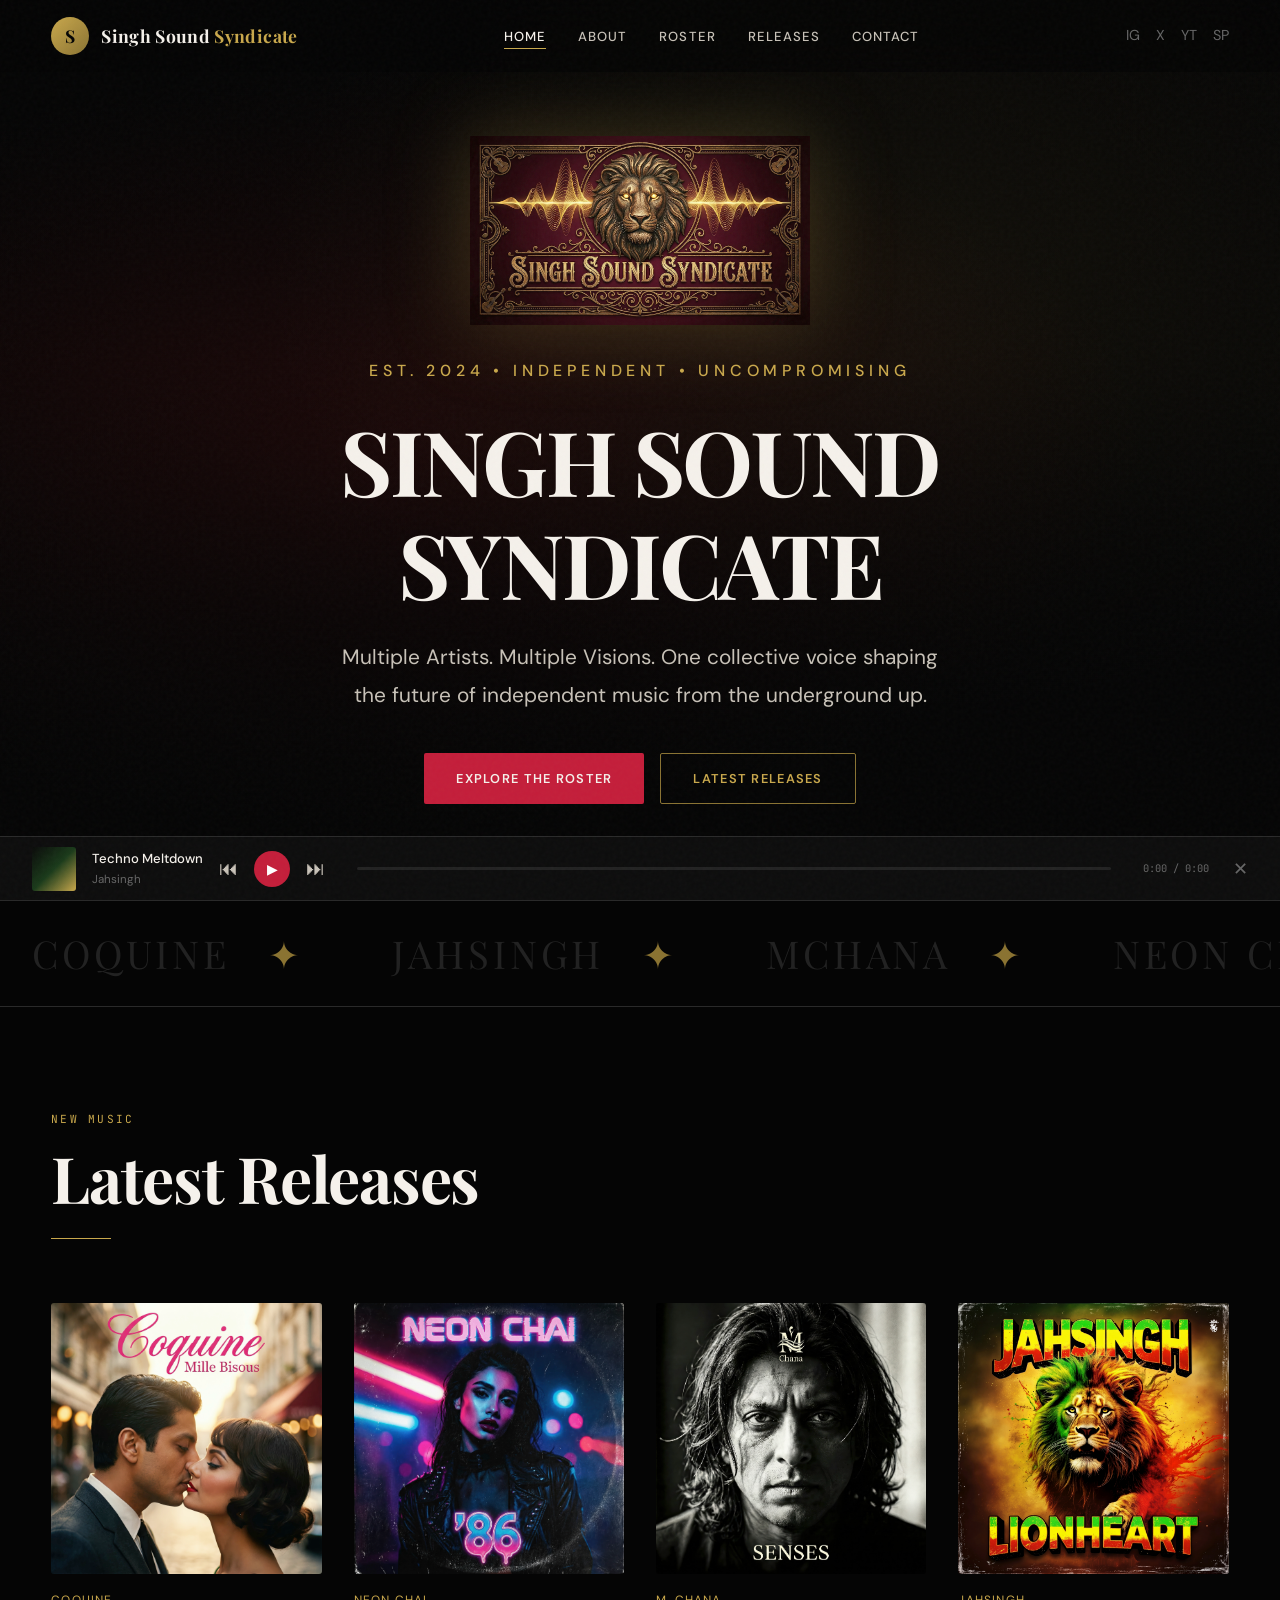
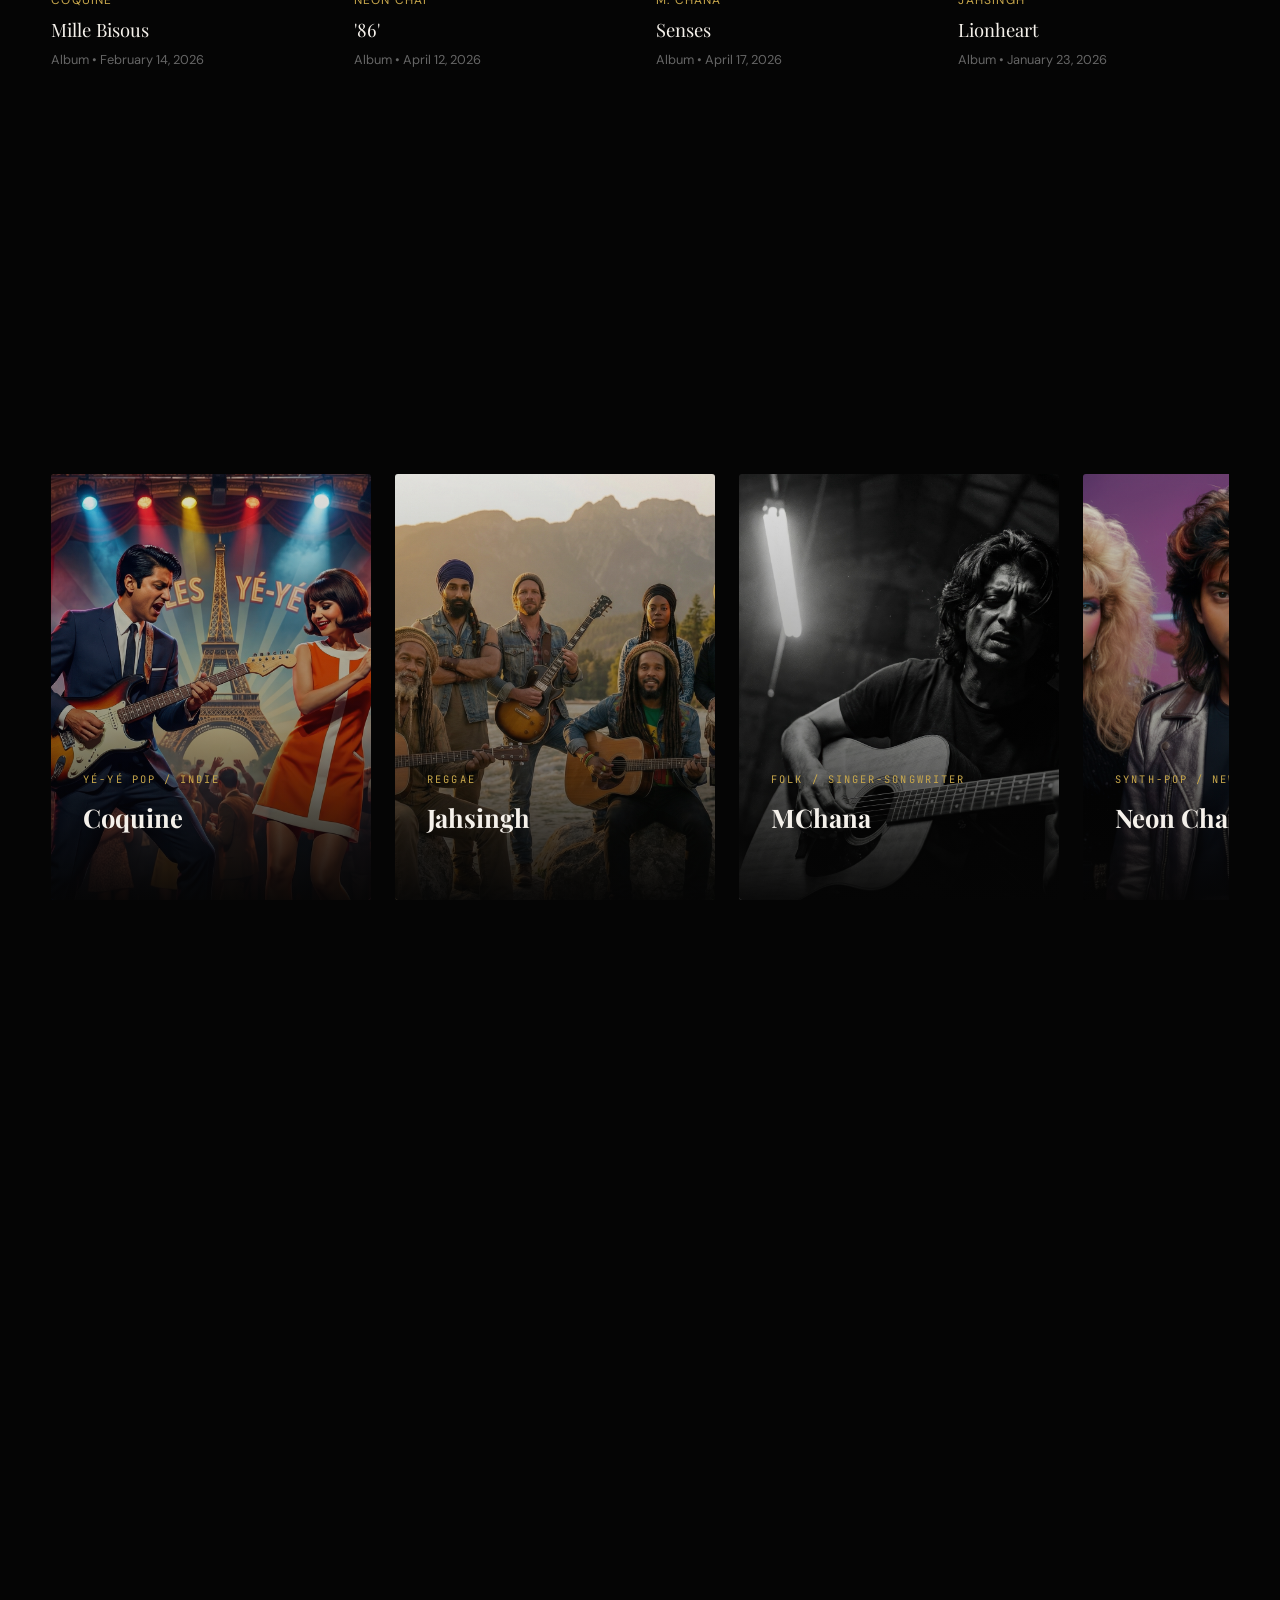
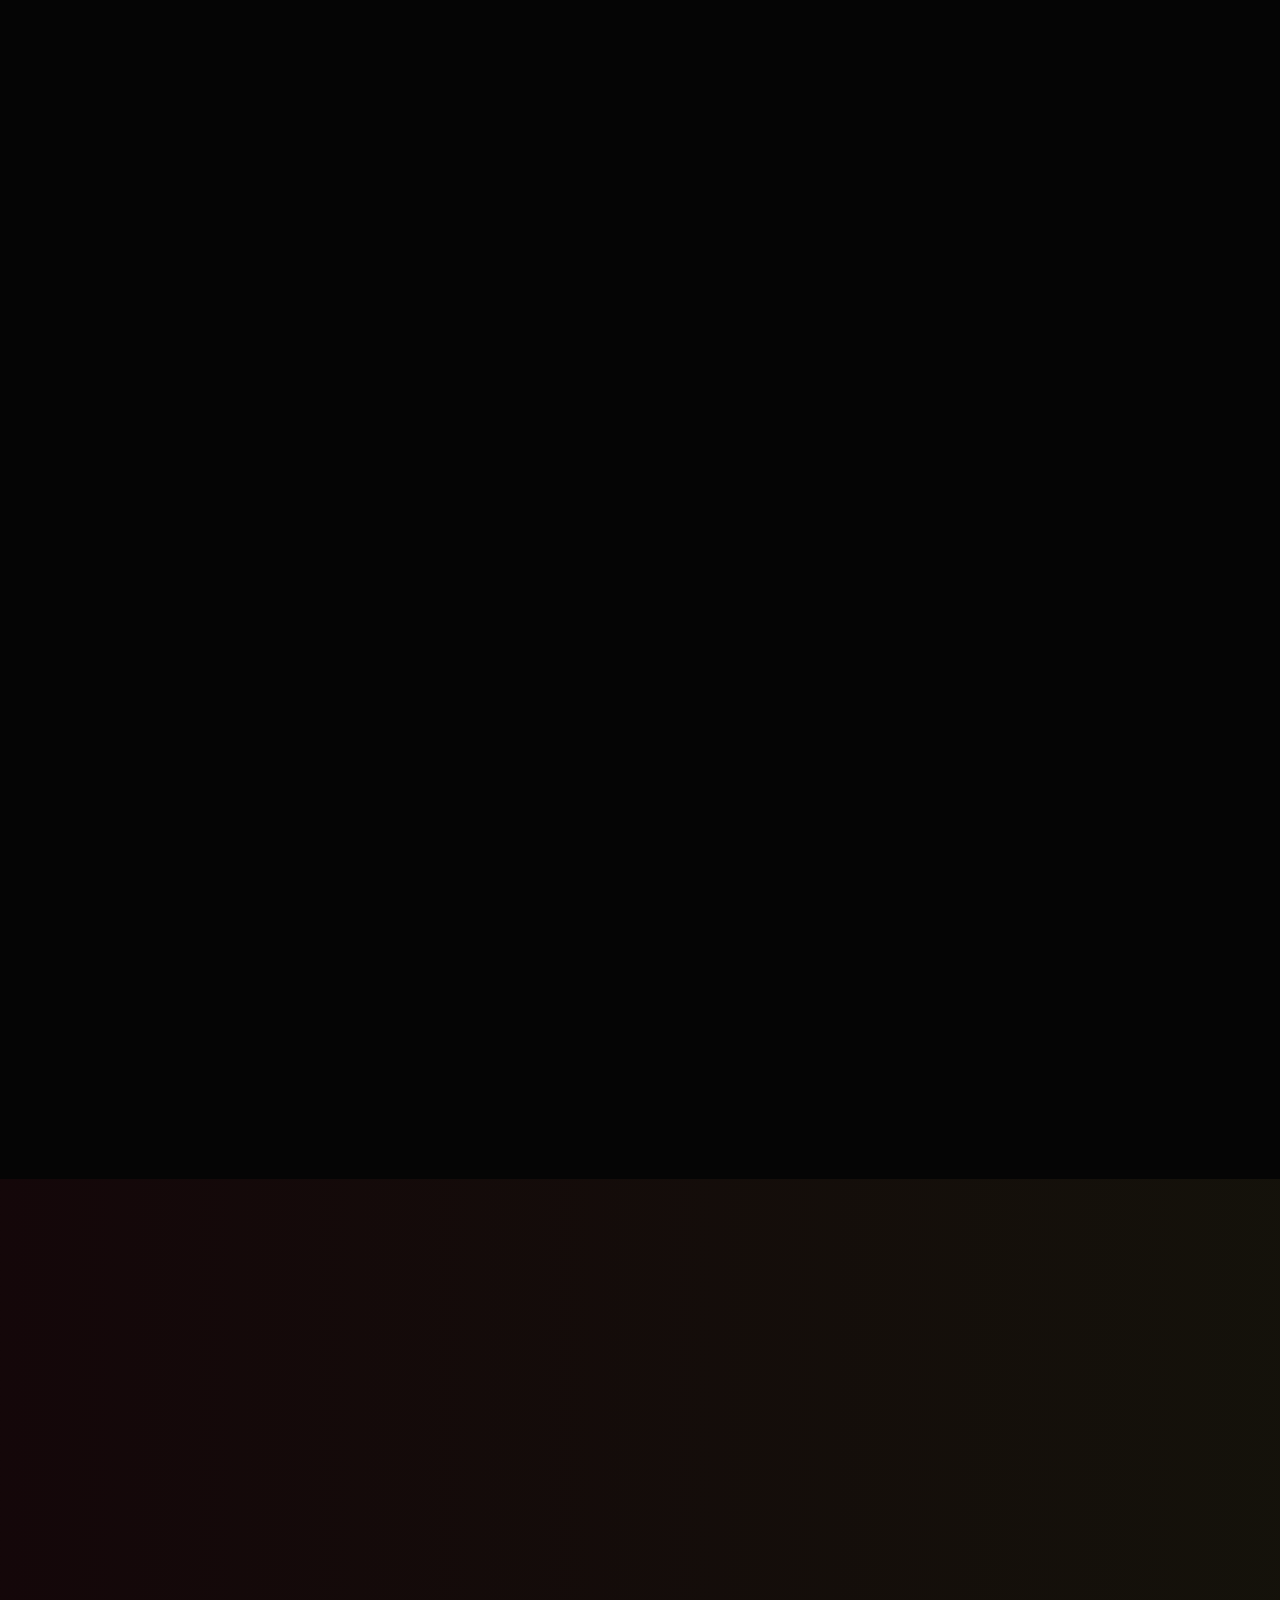
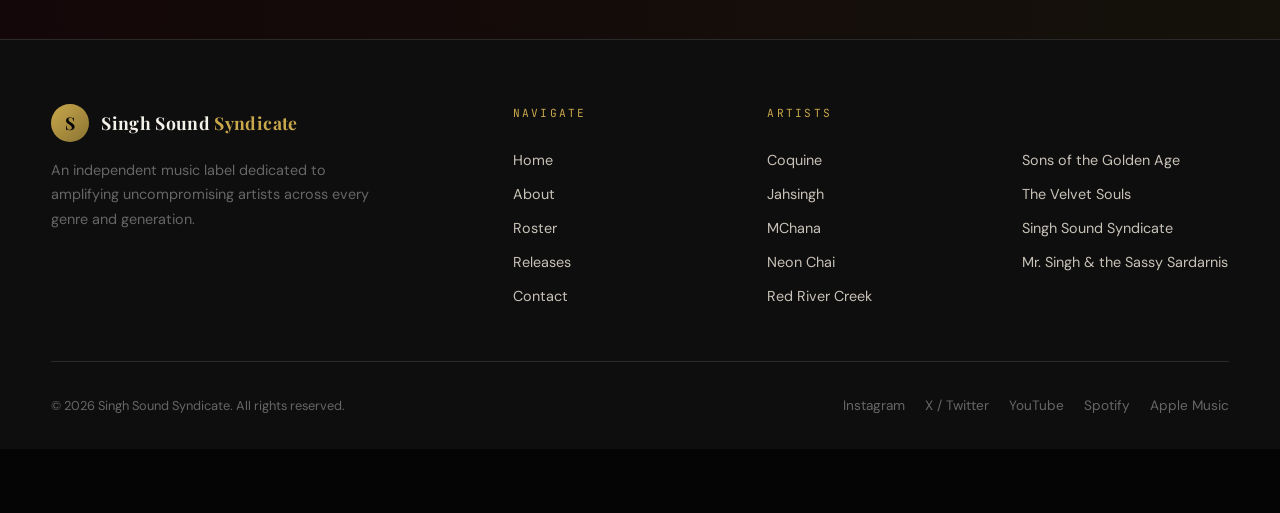
==== index.html @ feeb7199 "Initial site upload Singh Sound Syndicate" ====
<!DOCTYPE html>
<html lang="en">
<head>
  <meta charset="UTF-8">
  <meta name="viewport" content="width=device-width, initial-scale=1.0">
  <title>Singh Sound Syndicate — Independent Music Label</title>
  <meta name="description" content="Singh Sound Syndicate is an independent music label representing boundary-pushing artists across genres from around the world.">
  <meta property="og:title" content="Singh Sound Syndicate — Independent Music Label">
  <meta property="og:description" content="Multiple Artists. One syndicate. Redefining independent music.">
  <meta property="og:type" content="website">
  <meta property="og:image" content="images/syndicate7.png">
  <meta name="twitter:card" content="summary_large_image">
  <link rel="icon" type="image/png" href="images/syndicate7.png">
  <!-- Fonts -->
  <link rel="preconnect" href="https://fonts.googleapis.com">
  <link rel="preconnect" href="https://fonts.gstatic.com" crossorigin>
  <link href="https://fonts.googleapis.com/css2?family=Playfair+Display:ital,wght@0,400;0,700;0,900;1,400&family=DM+Sans:wght@300;400;500;600;700&family=JetBrains+Mono:wght@400;500&display=swap" rel="stylesheet">
  <!-- Styles -->
  <link rel="stylesheet" href="css/styles.css">
</head>
<body>

  <!-- ==================== NAVIGATION ==================== -->
  <nav class="nav" role="navigation" aria-label="Main navigation">
    <a href="index.html" class="nav__logo">
      <div class="nav__logo-icon">S</div>
      <div class="nav__logo-text">Singh Sound <span>Syndicate</span></div>
    </a>
    <ul class="nav__links">
      <li><a href="index.html" class="active">Home</a></li>
      <li><a href="about.html">About</a></li>
      <li><a href="roster.html">Roster</a></li>
      <li><a href="releases.html">Releases</a></li>
      
      <li><a href="contact.html">Contact</a></li>
    </ul>
    <div class="nav__socials">
      <a href="#" aria-label="Instagram">IG</a>
      <a href="https://x.com/SinghSoundSyn" aria-label="Twitter / X">X</a>
      <a href="https://www.youtube.com/@SinghSoundSyndicate" aria-label="YouTube">YT</a>
      <a href="https://open.spotify.com/artist/5yoro4EgDZqAawPo8yxBVa" aria-label="Spotify">SP</a>
    </div>
    <button class="nav__hamburger" aria-label="Toggle menu">
      <span></span><span></span><span></span>
    </button>
  </nav>

  <!-- Mobile Menu -->
  <div class="nav__mobile">
    <a href="index.html">Home</a>
    <a href="about.html">About</a>
    <a href="roster.html">Roster</a>
    <a href="releases.html">Releases</a>
    
    <a href="contact.html">Contact</a>
  </div>

  <!-- ==================== HERO ==================== -->
  <section class="hero">
    <div class="hero__bg">
      <div class="hero__bg-gradient" style="background: radial-gradient(ellipse at 30% 50%, rgba(139,26,26,0.25) 0%, transparent 60%), radial-gradient(ellipse at 70% 30%, rgba(201,168,76,0.1) 0%, transparent 50%), var(--black);"></div>
    </div>
    <div class="hero__content">
      <img src="images/syndicate7.png" alt="Singh Sound Syndicate — Lion crest logo" style="width: clamp(180px, 28vw, 340px); margin: 0 auto 2rem; display: block; filter: drop-shadow(0 0 40px rgba(201,168,76,0.25));" class="reveal">
      <p class="hero__tagline reveal reveal-delay-1">Est. 2024 &bull; Independent &bull; Uncompromising</p>
      <h1 class="heading-xl hero__title reveal reveal-delay-2">Singh Sound<br>Syndicate</h1>
      <p class="hero__subtitle reveal reveal-delay-3">Multiple Artists. Multiple Visions. One collective voice shaping the future of independent music from the underground up.</p>
      <div style="display: flex; gap: 1rem; justify-content: center; flex-wrap: wrap;" class="reveal reveal-delay-4">
        <a href="roster.html" class="btn btn-primary">Explore the Roster</a>
        <a href="releases.html" class="btn btn-outline">Latest Releases</a>
      </div>
    </div>
  </section>

  <!-- ==================== MARQUEE ==================== -->
  <div class="marquee">
    <div class="marquee__track">
      <span class="marquee__item">Coquine <span>✦</span></span>
      <span class="marquee__item">Jahsingh <span>✦</span></span>
      <span class="marquee__item">MChana <span>✦</span></span>
      <span class="marquee__item">Neon Chai <span>✦</span></span>
      <span class="marquee__item">Red River Creek <span>✦</span></span>
      <span class="marquee__item">Sons of the Golden Age <span>✦</span></span>
      <span class="marquee__item">The Velvet Souls <span>✦</span></span>
      <span class="marquee__item">Singh Sound Syndicate <span>✦</span></span>
      <span class="marquee__item">Mr. Singh &amp; the Sassy Sardarnis <span>✦</span></span>
      <!-- Duplicate for seamless loop -->
      <span class="marquee__item">Coquine <span>✦</span></span>
      <span class="marquee__item">Jahsingh <span>✦</span></span>
      <span class="marquee__item">MChana <span>✦</span></span>
      <span class="marquee__item">Neon Chai <span>✦</span></span>
      <span class="marquee__item">Red River Creek <span>✦</span></span>
      <span class="marquee__item">Sons of the Golden Age <span>✦</span></span>
      <span class="marquee__item">The Velvet Souls <span>✦</span></span>
      <span class="marquee__item">Singh Sound Syndicate <span>✦</span></span>
      <span class="marquee__item">Mr. Singh &amp; the Sassy Sardarnis <span>✦</span></span>
    </div>
  </div>

  <!-- ==================== LATEST RELEASES ==================== -->
  <section class="section">
    <div class="section__header reveal">
      <span class="label">New Music</span>
      <h2 class="heading-lg">Latest Releases</h2>
      <div class="divider"></div>
    </div>
    <div class="release-grid">
      <!-- Release 1 -->
      <a href="bands/coquine.html" class="release-card reveal">
        <div class="release-card__cover">
        <img src="images/coquine_album_cover.jpeg" alt="Coquine — Mille Bisous album cover" style="width:100%;height:100%;object-fit:cover;">
        </div>
        <div class="release-card__artist">Coquine</div>
        <div class="release-card__title">Mille Bisous</div>
        <div class="release-card__meta">Album &bull; February 14, 2026</div>
      </a>
      <!-- Release 2 -->
      <a href="bands/neon-chai.html" class="release-card reveal reveal-delay-1">
        <div class="release-card__cover">
          <img src="images/neonchai_album.jpeg" alt="Neon Chai — '86 Cover'" style="width:100%;height:100%;object-fit:cover;">
        </div>
        <div class="release-card__artist">Neon Chai</div>
        <div class="release-card__title">'86'</div>
        <div class="release-card__meta">Album &bull; April 12, 2026</div>
      </a>
      <!-- Release 3 -->
      <a href="bands/mchana.html" class="release-card reveal reveal-delay-2">
        <div class="release-card__cover">
          <img src="images/mchana_senses.jpeg" alt="M. Chana — Senses album cover" style="width:100%;height:100%;object-fit:cover;">
        </div>
        <div class="release-card__artist">M. Chana</div>
        <div class="release-card__title">Senses</div>
        <div class="release-card__meta">Album &bull; April 17, 2026</div>
      </a>
      <!-- Release 4 -->
      <a href="bands/jahsingh.html" class="release-card reveal reveal-delay-3">
        <div class="release-card__cover">
         <img src="images/JahSingh_album.png" alt="JahSingh — Lionheart album cover" style="width:100%;height:100%;object-fit:cover;">
        </div>
        <div class="release-card__artist">JahSingh</div>
        <div class="release-card__title">Lionheart </div>
        <div class="release-card__meta">Album &bull; January 23, 2026</div>
      </a>
    </div>
  </section>

  <!-- ==================== FEATURED ARTISTS CAROUSEL ==================== -->
  <section class="section section--wide">
    <div style="display: flex; justify-content: space-between; align-items: flex-end; flex-wrap: wrap; gap: 1rem; margin-bottom: 2rem;">
      <div class="reveal">
        <span class="label">The Roster</span>
        <h2 class="heading-lg">Featured Artists</h2>
        <div class="divider"></div>
      </div>
      <div class="carousel__nav reveal">
        <button class="carousel__btn carousel__btn--prev" aria-label="Previous">←</button>
        <button class="carousel__btn carousel__btn--next" aria-label="Next">→</button>
      </div>
    </div>
    <div class="carousel">
      <div class="carousel__track">
        <!-- Coquine -->
        <a href="bands/coquine.html" class="band-card" style="flex: 0 0 320px;">
          <img src="images/Coquine.jpeg" alt="Coquine" class="band-card__image">
          <div class="band-card__overlay">
            <div class="band-card__genre">Yé-Yé Pop / Indie</div>
            <div class="band-card__name">Coquine</div>
            <div class="band-card__bio">Retro-pop from artists Taj Sian and Mallory Coquine. Music lost to time and memory following their untimely deaths.</div>
            <span class="band-card__link">View Artist <svg viewBox="0 0 24 24" fill="none" stroke="currentColor" stroke-width="2"><path d="M5 12h14M12 5l7 7-7 7"/></svg></span>
          </div>
        </a>
        <!-- Jahsingh -->
        <a href="bands/jahsingh.html" class="band-card" style="flex: 0 0 320px;">
          <img src="images/jahsingh2.png" alt="Coquine" class="band-card__image">
          <div class="band-card__overlay">
            <div class="band-card__genre">Reggae</div>
            <div class="band-card__name">Jahsingh</div>
            <div class="band-card__bio">Lyrical fire over reggae beats and political, spiritual and love rhymes. Conscious bars that cut deep and hit harder.</div>
            <span class="band-card__link">View Artist <svg viewBox="0 0 24 24" fill="none" stroke="currentColor" stroke-width="2"><path d="M5 12h14M12 5l7 7-7 7"/></svg></span>
          </div>
        </a>
        <!-- MChana -->
        <a href="bands/mchana.html" class="band-card" style="flex: 0 0 320px;">
          <img src="images/MChana1.jpeg" alt="M. Chana" class="band-card__image">
          <div class="band-card__overlay">
            <div class="band-card__genre">Folk / Singer-Songwriter</div>
            <div class="band-card__name">MChana</div>
            <div class="band-card__bio">Raw storytelling from a one-of-a-kind artist. Every note carries weight, every word a confession.</div>
            <span class="band-card__link">View Artist <svg viewBox="0 0 24 24" fill="none" stroke="currentColor" stroke-width="2"><path d="M5 12h14M12 5l7 7-7 7"/></svg></span>
          </div>
        </a>
        <!-- Neon Chai -->
        <a href="bands/neon-chai.html" class="band-card" style="flex: 0 0 320px;">
          <img src="images/Neon-Chai1.jpeg" alt="Neon Chai" class="band-card__image">
          <div class="band-card__overlay">
            <div class="band-card__genre">Synth-Pop / New Wave</div>
            <div class="band-card__name">Neon Chai</div>
            <div class="band-card__bio">If you love the '80s, this is the greatest eighties band of the 21st century, with original music written during the era. Put on your sweat bandanas and ready to get transported back in time.</div>
            <span class="band-card__link">View Artist <svg viewBox="0 0 24 24" fill="none" stroke="currentColor" stroke-width="2"><path d="M5 12h14M12 5l7 7-7 7"/></svg></span>
          </div>
        </a>
        <!-- Red River Creek -->
        <a href="bands/red-river-creek.html" class="band-card" style="flex: 0 0 320px;">
          <img src="images/red14.jpeg" alt="Red River Creek" class="band-card__image">
          <div class="band-card__overlay">
            <div class="band-card__genre">Americana / Roots Rock</div>
            <div class="band-card__name">Red River Creek</div>
            <div class="band-card__bio">Dusty highways and open skies. Americana with grit, soul, and a restless spirit.</div>
            <span class="band-card__link">View Artist <svg viewBox="0 0 24 24" fill="none" stroke="currentColor" stroke-width="2"><path d="M5 12h14M12 5l7 7-7 7"/></svg></span>
          </div>
        </a>
        <!-- Sons of the Golden Age -->
        <a href="bands/sons-of-the-golden-age.html" class="band-card" style="flex: 0 0 320px;">
          <img src="images/sons4.png" alt="Suns of the Golden Age" class="band-card__image">
          <div class="band-card__overlay">
            <div class="band-card__genre">Classic / Desert Rock</div>
            <div class="band-card__name">Sons of the Golden Age</div>
            <div class="band-card__bio">Thundering riffs from the desert floor. Classic rock with the weight of mythology.</div>
            <span class="band-card__link">View Artist <svg viewBox="0 0 24 24" fill="none" stroke="currentColor" stroke-width="2"><path d="M5 12h14M12 5l7 7-7 7"/></svg></span>
          </div>
        </a>
        <!-- The Velvet Souls -->
        <a href="bands/the-velvet-souls.html" class="band-card" style="flex: 0 0 320px;">
          <img src="images/velvet1.jpg" alt="The Velvet Souls" class="band-card__image">
          <div class="band-card__overlay">
            <div class="band-card__genre">R&amp;B / Neo-Soul</div>
            <div class="band-card__name">The Velvet Souls</div>
            <div class="band-card__bio">Lush harmonies over silk-smooth production. Modern soul royalty that harkens back to Motown and the soul dance grooves of the 1970s.</div>
            <span class="band-card__link">View Artist <svg viewBox="0 0 24 24" fill="none" stroke="currentColor" stroke-width="2"><path d="M5 12h14M12 5l7 7-7 7"/></svg></span>
          </div>
        </a>
        <!-- Singh Sound Syndicate -->
        <a href="bands/singh-sound-syndicate.html" class="band-card" style="flex: 0 0 320px;">
          <img src="images/SinghSound.png" alt="Singh Sound Syndicate" class="band-card__image">
          <div class="band-card__overlay">
            <div class="band-card__genre">World Fusion</div>
            <div class="band-card__name">Singh Sound Syndicate</div>
            <div class="band-card__bio">The flagship band behind the label. Genre-defying rock, blues, electrona and South Asian fusion and everything in between.</div>
            <span class="band-card__link">View Artist <svg viewBox="0 0 24 24" fill="none" stroke="currentColor" stroke-width="2"><path d="M5 12h14M12 5l7 7-7 7"/></svg></span>
          </div>
        </a>
        <!-- Mr. Singh &amp; the Sassy Sardarnis -->
        <a href="bands/mr-singh-and-the-sassy-sardarnis.html" class="band-card" style="flex: 0 0 320px;">
          <img src="images/mrsinghsassy.png" alt="Coquine" class="band-card__image">
          <div class="band-card__overlay">
            <div class="band-card__genre">Parody, Comedy and Commentary</div>
            <div class="band-card__name">Mr. Singh &amp; the Sassy Sardarnis</div>
            <div class="band-card__bio">Mr. Singh delivers scathing verses on today's issues. Not for everyone but if you got a sense of humor, he will make you laugh while delivering the musical goods backed by four beautiful stellar female band members.</div>
            <span class="band-card__link">View Artist <svg viewBox="0 0 24 24" fill="none" stroke="currentColor" stroke-width="2"><path d="M5 12h14M12 5l7 7-7 7"/></svg></span>
          </div>
        </a>
      </div>
    </div>
  </section>

  <!-- ==================== NEWS TEASER ==================== -->
  <section class="section">
    <div class="section__header reveal">
      <span class="label">From the Wire</span>
      <h2 class="heading-lg">Latest News</h2>
      <div class="divider"></div>
    </div>
    <div class="news-grid">
      <div class="news-card reveal">
        <div class="news-card__image">
          <img src="images/Neon_Chai.jpeg" alt="Neon Chai album release" style="width:100%;height:100%;object-fit:cover;">
        </div>
        <div class="news-card__body">
          <div class="news-card__date">March 18, 2026</div>
          <h3 class="news-card__title">Neon Chai releases debut album this April</h3>
          <p class="news-card__excerpt">The synth-pop four-piece releases their debut album '86 on April 12th, 2026. Stream it everywhere.</p>
        
        </div>
      </a>
      <div class="news-card reveal">
        <div class="news-card__image">
          <img src="images/mchana2.png" alt="Neon Chai tour announcement" style="width:100%;height:100%;object-fit:cover;">
        </div>
        <div class="news-card__body">
          <div class="news-card__date">March 10, 2026</div>
          <h3 class="news-card__title">Decades in the making</h3>
          <p class="news-card__excerpt">Multi-faceted talent M. Chana releases first album Senses covering 40 years of music and writing.</p>
      
        </div>
      </div>
      <div class="news-card reveal">
        <div class="news-card__image">
          <img src="images/coquine1.jpg" alt="Coquine announcement" style="width:100%;height:100%;object-fit:cover;">
        </div>
        <div class="news-card__body">
          <div class="news-card__date">February 1, 2026</div>
          <h3 class="news-card__title">Coquine set to release the first of two records of original yé-yé music.</h3>
          <p class="news-card__excerpt">The late yé-yé duo that would have been a smash in their heyday finally get to be heard six decades later.</p>
          
        </div>
      </div>
    </div>
  
    </div>
  </section>

  <!-- ==================== CTA SECTION ==================== -->
  <section style="padding: 6rem 0; text-align: center; position: relative; overflow: hidden;">
    <div style="position: absolute; inset: 0; background: linear-gradient(to right, rgba(196,30,58,0.08), rgba(201,168,76,0.08)); pointer-events: none;"></div>
    <div class="container reveal">
      <span class="label">Press &amp; Inquiries</span>
      <h2 class="heading-lg" style="margin: 1rem 0;">Get in Touch</h2>
      <p style="max-width: 500px; margin: 0 auto 2rem; color: var(--text);">For press inquiries, licensing, and everything else — we'd love to hear from you.</p>
      <a href="contact.html" class="btn btn-primary">Contact Us</a>
    </div>
  </section>

  <!-- ==================== FOOTER ==================== -->
  <footer class="footer">
    <div class="footer__grid">
      <div>
        <a href="index.html" class="nav__logo" style="margin-bottom: 0.5rem;">
          <div class="nav__logo-icon">S</div>
          <div class="nav__logo-text">Singh Sound <span>Syndicate</span></div>
        </a>
        <p class="footer__brand-desc">An independent music label dedicated to amplifying uncompromising artists across every genre and generation.</p>
      </div>
      <div>
        <div class="footer__heading">Navigate</div>
        <a href="index.html" class="footer__link">Home</a>
        <a href="about.html" class="footer__link">About</a>
        <a href="roster.html" class="footer__link">Roster</a>
        <a href="releases.html" class="footer__link">Releases</a>
        
        <a href="contact.html" class="footer__link">Contact</a>
      </div>
      <div>
        <div class="footer__heading">Artists</div>
        <a href="bands/coquine.html" class="footer__link">Coquine</a>
        <a href="bands/jahsingh.html" class="footer__link">Jahsingh</a>
        <a href="bands/mchana.html" class="footer__link">MChana</a>
        <a href="bands/neon-chai.html" class="footer__link">Neon Chai</a>
        <a href="bands/red-river-creek.html" class="footer__link">Red River Creek</a>
      </div>
      <div>
        <div class="footer__heading">&nbsp;</div>
        <a href="bands/sons-of-the-golden-age.html" class="footer__link">Sons of the Golden Age</a>
        <a href="bands/the-velvet-souls.html" class="footer__link">The Velvet Souls</a>
        <a href="bands/singh-sound-syndicate.html" class="footer__link">Singh Sound Syndicate</a>
        <a href="bands/mr-singh-and-the-sassy-sardarnis.html" class="footer__link">Mr. Singh &amp; the Sassy Sardarnis</a>
      </div>
    </div>
    <div class="footer__bottom">
      <p class="footer__copyright">&copy; <span class="current-year">2026</span> Singh Sound Syndicate. All rights reserved.</p>
      <div class="footer__socials">
        <a href="#" aria-label="Instagram">Instagram</a>
         <a href="https://x.com/SinghSoundSyn">X / Twitter</a>
  <a href="https://www.youtube.com/@SinghSoundSyndicate">YouTube</a>
  <a href="https://open.spotify.com/artist/5lMqTIwYww87MOvm0hbegO">Spotify</a>
        <a href="#" aria-label="Apple Music">Apple Music</a>
      </div>
    </div>
  </footer>

 <!-- ==================== REAL MUSIC PLAYER ==================== -->
  <div class="player" role="complementary" aria-label="Music player">
    <audio id="audio-player" preload="metadata"></audio>

    <div class="player__art">
      <div id="player-art" class="player__art-placeholder placeholder-coquine" style="width:100%;height:100%;"></div>
    </div>
    <div class="player__info">
      <div class="player__title" id="player-title">Select a track</div>
      <div class="player__artist" id="player-artist"></div>
    </div>
    <div class="player__controls">
      <button class="player__btn" id="player-prev" aria-label="Previous">⏮</button>
      <button class="player__btn player__btn--play" id="player-play" aria-label="Play">▶</button>
      <button class="player__btn" id="player-next" aria-label="Next">⏭</button>
    </div>
    <div class="player__progress" id="player-progress">
      <div class="player__progress-fill" id="player-progress-fill"></div>
    </div>
    <div class="player__time" id="player-time">0:00 / 0:00</div>
    <button class="player__close" id="player-close" aria-label="Close player">✕</button>
  </div>

  <script>
  // ============================================================
  // REAL AUDIO PLAYER
  // ============================================================
  // HOW TO ADD YOUR TRACKS:
  // In the playlist array below, add objects with:
  //   title  — track name
  //   artist — artist name
  //   src    — path or URL to an MP3 file (e.g. "audio/track.mp3" or a full URL)
  //   art    — CSS class for the colored square (optional, keeps the gradient look)
  //
  // Example with a local file:
  //   { title: "Brown Man's Blues", artist: "Singh Sound Syndicate", src: "audio/browns-mans-blues.mp3", art: "placeholder-sons" }
  //
  // Example with an external URL:
  //   { title: "Brown Man's Blues", artist: "Singh Sound Syndicate", src: "https://yourhost.com/track.mp3", art: "placeholder-sons" }

 const playlist = [
    { title: "Techno Meltdown", artist: "Jahsingh", src: "audio/techno-meltdown.mp3", art: "placeholder-jahsingh" },
    { title: "Antifa Girl", artist: "Mr. Singh & the Sassy Sardarnis", src: "audio/antifa-girl.mp3", art: "placeholder-sassy" },
    { title: "Lollipops", artist: "Coquine", src: "audio/lollipops.mp3", art: "placeholder-coquine" },
  ];

  (function() {
    const audio       = document.getElementById('audio-player');
    const playBtn     = document.getElementById('player-play');
    const prevBtn     = document.getElementById('player-prev');
    const nextBtn     = document.getElementById('player-next');
    const closeBtn    = document.getElementById('player-close');
    const titleEl     = document.getElementById('player-title');
    const artistEl    = document.getElementById('player-artist');
    const artEl       = document.getElementById('player-art');
    const progressBar = document.getElementById('player-progress');
    const progressFill= document.getElementById('player-progress-fill');
    const timeEl      = document.getElementById('player-time');
    const player      = document.querySelector('.player');

    let currentIndex = 0;
    let isPlaying = false;

    function formatTime(seconds) {
      if (isNaN(seconds)) return '0:00';
      const m = Math.floor(seconds / 60);
      const s = Math.floor(seconds % 60);
      return m + ':' + s.toString().padStart(2, '0');
    }

    function loadTrack(index) {
      if (!playlist[index] || !playlist[index].src) {
        titleEl.textContent = playlist[index] ? playlist[index].title : 'No track loaded';
        artistEl.textContent = playlist[index] ? playlist[index].artist : '';
        return;
      }
      currentIndex = index;
      audio.src = playlist[index].src;
      titleEl.textContent = playlist[index].title;
      artistEl.textContent = playlist[index].artist;
      // Update art color
      artEl.className = 'player__art-placeholder ' + (playlist[index].art || 'placeholder-coquine');
      artEl.style.width = '100%';
      artEl.style.height = '100%';
      progressFill.style.width = '0%';
      timeEl.textContent = '0:00 / 0:00';
    }

    function togglePlay() {
      if (!audio.src || audio.src === window.location.href) {
        // No track loaded — load the first one
        loadTrack(0);
        if (!playlist[0].src) return; // No src set yet
      }
      if (isPlaying) {
        audio.pause();
        playBtn.textContent = '▶';
        isPlaying = false;
      } else {
        audio.play().catch(() => {});
        playBtn.textContent = '❚❚';
        isPlaying = true;
      }
    }

    function nextTrack() {
      currentIndex = (currentIndex + 1) % playlist.length;
      loadTrack(currentIndex);
      if (isPlaying && playlist[currentIndex].src) {
        audio.play().catch(() => {});
      }
    }

    function prevTrack() {
      // If more than 3 seconds in, restart; otherwise go to previous
      if (audio.currentTime > 3) {
        audio.currentTime = 0;
        return;
      }
      currentIndex = (currentIndex - 1 + playlist.length) % playlist.length;
      loadTrack(currentIndex);
      if (isPlaying && playlist[currentIndex].src) {
        audio.play().catch(() => {});
      }
    }

    // Event listeners
    playBtn.addEventListener('click', togglePlay);
    nextBtn.addEventListener('click', nextTrack);
    prevBtn.addEventListener('click', prevTrack);

    closeBtn.addEventListener('click', function() {
      audio.pause();
      isPlaying = false;
      playBtn.textContent = '▶';
      player.classList.remove('visible');
      document.body.classList.remove('player-active');
    });

    // Update progress bar and time display
    audio.addEventListener('timeupdate', function() {
      if (audio.duration) {
        const pct = (audio.currentTime / audio.duration) * 100;
        progressFill.style.width = pct + '%';
        timeEl.textContent = formatTime(audio.currentTime) + ' / ' + formatTime(audio.duration);
      }
    });

    // Click on progress bar to seek
    progressBar.addEventListener('click', function(e) {
      if (audio.duration) {
        const rect = progressBar.getBoundingClientRect();
        const pct = (e.clientX - rect.left) / rect.width;
        audio.currentTime = pct * audio.duration;
      }
    });

    // Auto-advance to next track when one finishes
    audio.addEventListener('ended', nextTrack);

    // Show the player after a delay
    setTimeout(function() {
      player.classList.add('visible');
      document.body.classList.add('player-active');
      loadTrack(0);
    }, 2000);

 })();
  </script>

  <script src="js/main.js"></script>
</body>
</html>
---- css/styles.css ----
/* ============================================================
   SINGH SOUND SYNDICATE — Global Stylesheet
   Dark cinematic premium aesthetic | Black / Red / Gold
   ============================================================ */

/* ---------- CSS Custom Properties ---------- */
:root {
  --black:       #050505;
  --black-light: #0e0e0e;
  --surface:     #141414;
  --surface-2:   #1a1a1a;
  --surface-3:   #222222;
  --border:      #2a2a2a;
  --muted:       #666666;
  --text:        #c8c2b8;
  --text-light:  #e8e4de;
  --white:       #f5f1eb;
  --red:         #c41e3a;
  --red-dark:    #8b1a1a;
  --red-glow:    #e63950;
  --gold:        #c9a84c;
  --gold-light:  #d4af37;
  --gold-dim:    #8a7332;

  --font-display: 'Playfair Display', 'Georgia', serif;
  --font-body:    'DM Sans', 'Helvetica Neue', sans-serif;
  --font-mono:    'JetBrains Mono', monospace;

  --nav-height: 72px;
  --transition: 0.35s cubic-bezier(0.25, 0.46, 0.45, 0.94);
  --transition-fast: 0.2s ease;
}

/* ---------- Reset & Base ---------- */
*, *::before, *::after { box-sizing: border-box; margin: 0; padding: 0; }

html {
  scroll-behavior: smooth;
  font-size: 16px;
  -webkit-font-smoothing: antialiased;
  -moz-osx-font-smoothing: grayscale;
}

body {
  font-family: var(--font-body);
  background: var(--black);
  color: var(--text);
  line-height: 1.7;
  overflow-x: hidden;
}

::selection {
  background: var(--red);
  color: var(--white);
}

img { max-width: 100%; height: auto; display: block; }
a { color: inherit; text-decoration: none; }
button { cursor: pointer; border: none; background: none; font-family: inherit; }

/* ---------- Typography ---------- */
h1, h2, h3, h4, h5, h6 {
  font-family: var(--font-display);
  color: var(--white);
  font-weight: 700;
  line-height: 1.15;
}

.heading-xl {
  font-size: clamp(2.8rem, 7vw, 6.5rem);
  letter-spacing: -0.03em;
  text-transform: uppercase;
}

.heading-lg {
  font-size: clamp(2rem, 5vw, 4rem);
  letter-spacing: -0.02em;
}

.heading-md {
  font-size: clamp(1.4rem, 3vw, 2.2rem);
  letter-spacing: -0.01em;
}

.heading-sm {
  font-size: clamp(1.1rem, 2vw, 1.5rem);
  font-weight: 600;
}

.text-gold { color: var(--gold); }
.text-red  { color: var(--red); }
.text-muted { color: var(--muted); }
.text-white { color: var(--white); }

.label {
  font-family: var(--font-mono);
  font-size: 0.7rem;
  letter-spacing: 0.2em;
  text-transform: uppercase;
  color: var(--gold);
}

/* ---------- Grain Overlay ---------- */
body::after {
  content: '';
  position: fixed;
  inset: 0;
  pointer-events: none;
  z-index: 9999;
  opacity: 0.03;
  background-image: url("data:image/svg+xml,%3Csvg viewBox='0 0 256 256' xmlns='http://www.w3.org/2000/svg'%3E%3Cfilter id='n'%3E%3CfeTurbulence type='fractalNoise' baseFrequency='0.9' numOctaves='4' stitchTiles='stitch'/%3E%3C/filter%3E%3Crect width='100%25' height='100%25' filter='url(%23n)'/%3E%3C/svg%3E");
}

/* ---------- Navigation ---------- */
.nav {
  position: fixed;
  top: 0;
  left: 0;
  right: 0;
  height: var(--nav-height);
  z-index: 1000;
  display: flex;
  align-items: center;
  justify-content: space-between;
  padding: 0 clamp(1.5rem, 4vw, 4rem);
  background: rgba(5, 5, 5, 0.7);
  backdrop-filter: blur(20px) saturate(1.4);
  -webkit-backdrop-filter: blur(20px) saturate(1.4);
  border-bottom: 1px solid transparent;
  transition: var(--transition);
}

.nav.scrolled {
  border-bottom-color: var(--border);
  background: rgba(5, 5, 5, 0.92);
}

.nav__logo {
  display: flex;
  align-items: center;
  gap: 0.75rem;
  z-index: 1001;
}

.nav__logo-icon {
  width: 38px;
  height: 38px;
  border-radius: 50%;
  background: linear-gradient(135deg, var(--gold), var(--gold-dim));
  display: flex;
  align-items: center;
  justify-content: center;
  font-family: var(--font-display);
  font-weight: 700;
  font-size: 1.1rem;
  color: var(--black);
}

.nav__logo-text {
  font-family: var(--font-display);
  font-size: 1.1rem;
  font-weight: 700;
  color: var(--white);
  letter-spacing: 0.02em;
}

.nav__logo-text span {
  color: var(--gold);
}

.nav__links {
  display: flex;
  align-items: center;
  gap: 2rem;
  list-style: none;
}

.nav__links a {
  font-size: 0.82rem;
  font-weight: 500;
  letter-spacing: 0.08em;
  text-transform: uppercase;
  color: var(--text);
  position: relative;
  transition: color var(--transition-fast);
}

.nav__links a::after {
  content: '';
  position: absolute;
  bottom: -4px;
  left: 0;
  width: 0;
  height: 1px;
  background: var(--gold);
  transition: width var(--transition);
}

.nav__links a:hover,
.nav__links a.active {
  color: var(--white);
}

.nav__links a:hover::after,
.nav__links a.active::after {
  width: 100%;
}

.nav__socials {
  display: flex;
  gap: 1rem;
  align-items: center;
}

.nav__socials a {
  color: var(--muted);
  transition: color var(--transition-fast);
  font-size: 0.9rem;
}

.nav__socials a:hover {
  color: var(--gold);
}

/* Hamburger */
.nav__hamburger {
  display: none;
  flex-direction: column;
  gap: 5px;
  z-index: 1001;
  padding: 4px;
}

.nav__hamburger span {
  width: 24px;
  height: 2px;
  background: var(--white);
  transition: var(--transition);
  transform-origin: center;
}

.nav__hamburger.active span:nth-child(1) {
  transform: rotate(45deg) translate(5px, 5px);
}
.nav__hamburger.active span:nth-child(2) {
  opacity: 0;
}
.nav__hamburger.active span:nth-child(3) {
  transform: rotate(-45deg) translate(5px, -5px);
}

/* Mobile Menu */
.nav__mobile {
  display: none;
  position: fixed;
  inset: 0;
  background: rgba(5, 5, 5, 0.97);
  backdrop-filter: blur(30px);
  z-index: 999;
  flex-direction: column;
  align-items: center;
  justify-content: center;
  gap: 2rem;
}

.nav__mobile.open {
  display: flex;
}

.nav__mobile a {
  font-family: var(--font-display);
  font-size: 2rem;
  color: var(--text);
  transition: color var(--transition-fast);
}

.nav__mobile a:hover {
  color: var(--gold);
}

@media (max-width: 900px) {
  .nav__links, .nav__socials { display: none; }
  .nav__hamburger { display: flex; }
}

/* ---------- Hero Section ---------- */
.hero {
  position: relative;
  min-height: 100vh;
  display: flex;
  align-items: center;
  justify-content: center;
  overflow: hidden;
  padding: calc(var(--nav-height) + 2rem) clamp(1.5rem, 4vw, 4rem) 4rem;
}

.hero__bg {
  position: absolute;
  inset: 0;
  z-index: 0;
}

.hero__bg img,
.hero__bg-gradient {
  width: 100%;
  height: 100%;
  object-fit: cover;
  position: absolute;
  inset: 0;
}

.hero__bg::after {
  content: '';
  position: absolute;
  inset: 0;
  background: linear-gradient(
    to bottom,
    rgba(5, 5, 5, 0.5) 0%,
    rgba(5, 5, 5, 0.3) 40%,
    rgba(5, 5, 5, 0.7) 70%,
    var(--black) 100%
  );
  z-index: 1;
}

.hero__content {
  position: relative;
  z-index: 2;
  text-align: center;
  max-width: 900px;
}

.hero__tagline {
  font-size: clamp(0.85rem, 1.5vw, 1rem);
  letter-spacing: 0.3em;
  text-transform: uppercase;
  color: var(--gold);
  margin-bottom: 1.5rem;
  font-weight: 500;
}

.hero__title {
  margin-bottom: 1.5rem;
}

.hero__subtitle {
  font-size: clamp(1rem, 2vw, 1.3rem);
  color: var(--text);
  max-width: 600px;
  margin: 0 auto 2.5rem;
  line-height: 1.8;
}

/* ---------- Buttons ---------- */
.btn {
  display: inline-flex;
  align-items: center;
  gap: 0.5rem;
  padding: 0.85rem 2rem;
  font-size: 0.8rem;
  font-weight: 600;
  letter-spacing: 0.1em;
  text-transform: uppercase;
  border-radius: 2px;
  transition: all var(--transition);
}

.btn-primary {
  background: var(--red);
  color: var(--white);
}

.btn-primary:hover {
  background: var(--red-glow);
  box-shadow: 0 0 30px rgba(196, 30, 58, 0.3);
  transform: translateY(-1px);
}

.btn-outline {
  border: 1px solid var(--gold-dim);
  color: var(--gold);
}

.btn-outline:hover {
  background: var(--gold);
  color: var(--black);
  box-shadow: 0 0 30px rgba(201, 168, 76, 0.15);
}

.btn-ghost {
  color: var(--text-light);
  padding: 0.5rem 0;
  border-bottom: 1px solid var(--border);
}

.btn-ghost:hover {
  color: var(--gold);
  border-bottom-color: var(--gold);
}

/* ---------- Sections ---------- */
.section {
  padding: clamp(4rem, 8vw, 8rem) clamp(1.5rem, 4vw, 4rem);
  max-width: 1400px;
  margin: 0 auto;
}

.section--wide {
  max-width: 1600px;
}

.section--full {
  max-width: 100%;
  padding-left: 0;
  padding-right: 0;
}

.section__header {
  margin-bottom: clamp(2.5rem, 5vw, 4rem);
}

.section__header .label {
  margin-bottom: 0.75rem;
  display: block;
}

.divider {
  width: 60px;
  height: 1px;
  background: var(--gold);
  margin: 1.5rem 0;
}

.divider--center {
  margin-left: auto;
  margin-right: auto;
}

/* ---------- Band / Card Grid ---------- */
.roster-grid {
  display: grid;
  grid-template-columns: repeat(auto-fill, minmax(320px, 1fr));
  gap: 1.5rem;
}

.band-card {
  position: relative;
  aspect-ratio: 3/4;
  overflow: hidden;
  border-radius: 3px;
  cursor: pointer;
  group: true;
}

.band-card__image {
  width: 100%;
  height: 100%;
  object-fit: cover;
  transition: transform 0.8s cubic-bezier(0.25, 0.46, 0.45, 0.94);
}

.band-card__placeholder {
  width: 100%;
  height: 100%;
  display: flex;
  align-items: center;
  justify-content: center;
  font-family: var(--font-display);
  font-size: 4rem;
  color: rgba(255,255,255,0.05);
}

.band-card__overlay {
  position: absolute;
  inset: 0;
  background: linear-gradient(
    to top,
    rgba(5, 5, 5, 0.95) 0%,
    rgba(5, 5, 5, 0.4) 40%,
    rgba(5, 5, 5, 0.1) 100%
  );
  display: flex;
  flex-direction: column;
  justify-content: flex-end;
  padding: 2rem;
  transition: var(--transition);
}

.band-card:hover .band-card__image {
  transform: scale(1.08);
}

.band-card:hover .band-card__overlay {
  background: linear-gradient(
    to top,
    rgba(5, 5, 5, 0.98) 0%,
    rgba(5, 5, 5, 0.6) 50%,
    rgba(5, 5, 5, 0.3) 100%
  );
}

.band-card__genre {
  font-family: var(--font-mono);
  font-size: 0.65rem;
  letter-spacing: 0.2em;
  text-transform: uppercase;
  color: var(--gold);
  margin-bottom: 0.5rem;
}

.band-card__name {
  font-family: var(--font-display);
  font-size: 1.6rem;
  color: var(--white);
  font-weight: 700;
  margin-bottom: 0.5rem;
}

.band-card__bio {
  font-size: 0.85rem;
  color: var(--text);
  line-height: 1.6;
  opacity: 0;
  transform: translateY(10px);
  transition: all var(--transition);
  max-height: 0;
  overflow: hidden;
}

.band-card:hover .band-card__bio {
  opacity: 1;
  transform: translateY(0);
  max-height: 100px;
  margin-bottom: 1rem;
}

.band-card__link {
  display: inline-flex;
  align-items: center;
  gap: 0.4rem;
  font-size: 0.75rem;
  letter-spacing: 0.1em;
  text-transform: uppercase;
  color: var(--gold);
  opacity: 0;
  transform: translateY(10px);
  transition: all var(--transition);
}

.band-card:hover .band-card__link {
  opacity: 1;
  transform: translateY(0);
}

.band-card__link svg {
  width: 14px;
  height: 14px;
  transition: transform var(--transition-fast);
}

.band-card__link:hover svg {
  transform: translateX(4px);
}

/* ---------- Release Cards ---------- */
.release-grid {
  display: grid;
  grid-template-columns: repeat(auto-fill, minmax(250px, 1fr));
  gap: 2rem;
}

.release-card {
  transition: transform var(--transition);
}

.release-card:hover {
  transform: translateY(-4px);
}

.release-card__cover {
  aspect-ratio: 1;
  overflow: hidden;
  border-radius: 3px;
  margin-bottom: 1rem;
  position: relative;
}

.release-card__cover img,
.release-card__cover-placeholder {
  width: 100%;
  height: 100%;
  object-fit: cover;
}

.release-card__cover-placeholder {
  display: flex;
  align-items: center;
  justify-content: center;
}

.release-card__cover::after {
  content: '▶';
  position: absolute;
  bottom: 1rem;
  right: 1rem;
  width: 44px;
  height: 44px;
  background: var(--red);
  border-radius: 50%;
  display: flex;
  align-items: center;
  justify-content: center;
  font-size: 0.9rem;
  color: white;
  opacity: 0;
  transform: scale(0.8);
  transition: all var(--transition);
}

.release-card:hover .release-card__cover::after {
  opacity: 1;
  transform: scale(1);
}

.release-card__artist {
  font-size: 0.75rem;
  color: var(--gold);
  letter-spacing: 0.1em;
  text-transform: uppercase;
  margin-bottom: 0.25rem;
}

.release-card__title {
  font-family: var(--font-display);
  font-size: 1.15rem;
  color: var(--white);
  margin-bottom: 0.25rem;
}

.release-card__meta {
  font-size: 0.8rem;
  color: var(--muted);
}

/* ---------- News Cards ---------- */
.news-grid {
  display: grid;
  grid-template-columns: repeat(auto-fill, minmax(350px, 1fr));
  gap: 2rem;
}

.news-card {
  background: var(--surface);
  border: 1px solid var(--border);
  border-radius: 3px;
  overflow: hidden;
  transition: all var(--transition);
}

.news-card:hover {
  border-color: var(--gold-dim);
  transform: translateY(-3px);
  box-shadow: 0 20px 40px rgba(0,0,0,0.3);
}

.news-card__image {
  aspect-ratio: 16/9;
  overflow: hidden;
}

.news-card__image img,
.news-card__image-placeholder {
  width: 100%;
  height: 100%;
  object-fit: cover;
  transition: transform 0.6s ease;
}

.news-card:hover .news-card__image img,
.news-card:hover .news-card__image-placeholder {
  transform: scale(1.05);
}

.news-card__body {
  padding: 1.75rem;
}

.news-card__date {
  font-family: var(--font-mono);
  font-size: 0.65rem;
  color: var(--muted);
  letter-spacing: 0.15em;
  text-transform: uppercase;
  margin-bottom: 0.75rem;
}

.news-card__title {
  font-family: var(--font-display);
  font-size: 1.2rem;
  color: var(--white);
  margin-bottom: 0.75rem;
  line-height: 1.4;
}

.news-card__excerpt {
  font-size: 0.9rem;
  color: var(--text);
  margin-bottom: 1.25rem;
  line-height: 1.7;
}

/* ---------- Contact Form ---------- */
.form-group {
  margin-bottom: 1.5rem;
}

.form-label {
  display: block;
  font-size: 0.75rem;
  letter-spacing: 0.1em;
  text-transform: uppercase;
  color: var(--text-light);
  margin-bottom: 0.5rem;
  font-weight: 500;
}

.form-input,
.form-textarea,
.form-select {
  width: 100%;
  padding: 0.85rem 1rem;
  background: var(--surface);
  border: 1px solid var(--border);
  border-radius: 2px;
  color: var(--white);
  font-family: var(--font-body);
  font-size: 0.95rem;
  transition: border-color var(--transition-fast);
}

.form-input:focus,
.form-textarea:focus,
.form-select:focus {
  outline: none;
  border-color: var(--gold-dim);
}

.form-textarea {
  resize: vertical;
  min-height: 140px;
}

/* ---------- Footer ---------- */
.footer {
  background: var(--black-light);
  border-top: 1px solid var(--border);
  padding: 4rem clamp(1.5rem, 4vw, 4rem) 2rem;
}

.footer__grid {
  display: grid;
  grid-template-columns: 2fr 1fr 1fr 1fr;
  gap: 3rem;
  max-width: 1400px;
  margin: 0 auto 3rem;
}

.footer__brand-desc {
  font-size: 0.9rem;
  color: var(--muted);
  line-height: 1.7;
  margin-top: 1rem;
  max-width: 320px;
}

.footer__heading {
  font-family: var(--font-mono);
  font-size: 0.7rem;
  letter-spacing: 0.2em;
  text-transform: uppercase;
  color: var(--gold);
  margin-bottom: 1.25rem;
}

.footer__link {
  display: block;
  font-size: 0.9rem;
  color: var(--text);
  padding: 0.3rem 0;
  transition: color var(--transition-fast);
}

.footer__link:hover {
  color: var(--white);
}

.footer__bottom {
  border-top: 1px solid var(--border);
  padding-top: 2rem;
  max-width: 1400px;
  margin: 0 auto;
  display: flex;
  justify-content: space-between;
  align-items: center;
  flex-wrap: wrap;
  gap: 1rem;
}

.footer__copyright {
  font-size: 0.8rem;
  color: var(--muted);
}

.footer__socials {
  display: flex;
  gap: 1.25rem;
}

.footer__socials a {
  color: var(--muted);
  font-size: 0.85rem;
  transition: color var(--transition-fast);
}

.footer__socials a:hover {
  color: var(--gold);
}

@media (max-width: 768px) {
  .footer__grid {
    grid-template-columns: 1fr 1fr;
  }
}

@media (max-width: 480px) {
  .footer__grid {
    grid-template-columns: 1fr;
  }
}

/* ---------- Music Player (Footer Widget) ---------- */
.player {
  position: fixed;
  bottom: 0;
  left: 0;
  right: 0;
  height: 64px;
  background: rgba(14, 14, 14, 0.95);
  backdrop-filter: blur(20px);
  border-top: 1px solid var(--border);
  z-index: 998;
  display: flex;
  align-items: center;
  padding: 0 clamp(1rem, 3vw, 2rem);
  gap: 1rem;
  transform: translateY(100%);
  transition: transform 0.5s cubic-bezier(0.25, 0.46, 0.45, 0.94);
}

.player.visible {
  transform: translateY(0);
}

.player__art {
  width: 44px;
  height: 44px;
  border-radius: 3px;
  overflow: hidden;
  flex-shrink: 0;
}

.player__art-placeholder {
  width: 100%;
  height: 100%;
}

.player__info {
  flex: 0 0 auto;
  min-width: 0;
}

.player__title {
  font-size: 0.82rem;
  color: var(--white);
  font-weight: 500;
  white-space: nowrap;
  overflow: hidden;
  text-overflow: ellipsis;
}

.player__artist {
  font-size: 0.72rem;
  color: var(--muted);
}

.player__controls {
  display: flex;
  align-items: center;
  gap: 1rem;
  margin-left: auto;
}

.player__btn {
  color: var(--text);
  font-size: 1.2rem;
  transition: color var(--transition-fast);
  display: flex;
  align-items: center;
}

.player__btn:hover {
  color: var(--white);
}

.player__btn--play {
  width: 36px;
  height: 36px;
  border-radius: 50%;
  background: var(--red);
  color: white;
  font-size: 0.9rem;
  display: flex;
  align-items: center;
  justify-content: center;
}

.player__btn--play:hover {
  background: var(--red-glow);
}

.player__progress {
  flex: 1;
  height: 3px;
  background: var(--surface-3);
  border-radius: 2px;
  margin: 0 1rem;
  position: relative;
  cursor: pointer;
  display: none;
}

.player__progress-fill {
  height: 100%;
  background: var(--red);
  border-radius: 2px;
  width: 35%;
  transition: width 0.3s;
}

.player__time {
  font-family: var(--font-mono);
  font-size: 0.65rem;
  color: var(--muted);
  flex-shrink: 0;
  display: none;
}

.player__close {
  color: var(--muted);
  font-size: 1.1rem;
  margin-left: 0.5rem;
  transition: color var(--transition-fast);
}

.player__close:hover {
  color: var(--white);
}

@media (min-width: 768px) {
  .player__progress, .player__time { display: block; }
}

body.player-active {
  padding-bottom: 64px;
}

/* ---------- Band Page Specifics ---------- */
.band-hero {
  position: relative;
  min-height: 70vh;
  display: flex;
  align-items: flex-end;
  padding: 4rem clamp(1.5rem, 4vw, 4rem);
  overflow: hidden;
}

.band-hero__bg {
  position: absolute;
  inset: 0;
}

.band-hero__bg img,
.band-hero__bg-gradient {
  width: 100%;
  height: 100%;
  object-fit: cover;
  position: absolute;
  inset: 0;
}

.band-hero__bg::after {
  content: '';
  position: absolute;
  inset: 0;
  background: linear-gradient(
    to top,
    var(--black) 0%,
    rgba(5, 5, 5, 0.7) 40%,
    rgba(5, 5, 5, 0.3) 100%
  );
  z-index: 1;
}

.band-hero__content {
  position: relative;
  z-index: 2;
  max-width: 1400px;
  width: 100%;
  margin: 0 auto;
}

.band-hero__genre {
  font-family: var(--font-mono);
  font-size: 0.7rem;
  letter-spacing: 0.25em;
  text-transform: uppercase;
  color: var(--gold);
  margin-bottom: 1rem;
}

.band-hero__name {
  font-size: clamp(3rem, 8vw, 7rem);
  line-height: 1;
  text-transform: uppercase;
  letter-spacing: -0.03em;
  margin-bottom: 1rem;
}

.band-hero__origin {
  font-size: 1rem;
  color: var(--text);
}

/* Track listing */
.track-list {
  list-style: none;
}

.track-item {
  display: flex;
  align-items: center;
  gap: 1rem;
  padding: 1rem 0;
  border-bottom: 1px solid var(--border);
  transition: background var(--transition-fast);
  cursor: pointer;
}

.track-item:hover {
  background: var(--surface);
  padding-left: 1rem;
  padding-right: 1rem;
  margin-left: -1rem;
  margin-right: -1rem;
}

.track-item__number {
  font-family: var(--font-mono);
  font-size: 0.8rem;
  color: var(--muted);
  min-width: 2rem;
}

.track-item__info {
  flex: 1;
}

.track-item__title {
  font-size: 0.95rem;
  color: var(--white);
  font-weight: 500;
}

.track-item__album {
  font-size: 0.8rem;
  color: var(--muted);
}

.track-item__duration {
  font-family: var(--font-mono);
  font-size: 0.8rem;
  color: var(--muted);
}

.track-item__play {
  width: 32px;
  height: 32px;
  border-radius: 50%;
  border: 1px solid var(--border);
  display: flex;
  align-items: center;
  justify-content: center;
  color: var(--text);
  font-size: 0.7rem;
  transition: all var(--transition-fast);
  flex-shrink: 0;
}

.track-item:hover .track-item__play {
  border-color: var(--red);
  color: var(--red);
}

/* Press Quotes */
.quote-card {
  padding: 2rem;
  border-left: 2px solid var(--gold);
  background: var(--surface);
  margin-bottom: 1.5rem;
}

.quote-card__text {
  font-family: var(--font-display);
  font-size: 1.15rem;
  color: var(--text-light);
  font-style: italic;
  line-height: 1.7;
  margin-bottom: 1rem;
}

.quote-card__source {
  font-size: 0.8rem;
  color: var(--gold);
  font-weight: 600;
}

/* ---------- Scroll Animations ---------- */
.reveal {
  opacity: 0;
  transform: translateY(30px);
  transition: opacity 0.8s ease, transform 0.8s ease;
}

.reveal.visible {
  opacity: 1;
  transform: translateY(0);
}

.reveal-delay-1 { transition-delay: 0.1s; }
.reveal-delay-2 { transition-delay: 0.2s; }
.reveal-delay-3 { transition-delay: 0.3s; }
.reveal-delay-4 { transition-delay: 0.4s; }

/* ---------- Carousel ---------- */
.carousel {
  position: relative;
  overflow: hidden;
}

.carousel__track {
  display: flex;
  gap: 1.5rem;
  overflow-x: auto;
  scroll-snap-type: x mandatory;
  scrollbar-width: none;
  -ms-overflow-style: none;
  padding: 1rem 0;
}

.carousel__track::-webkit-scrollbar { display: none; }

.carousel__track > * {
  scroll-snap-align: start;
  flex: 0 0 320px;
}

.carousel__nav {
  display: flex;
  gap: 0.75rem;
  margin-top: 1.5rem;
}

.carousel__btn {
  width: 44px;
  height: 44px;
  border: 1px solid var(--border);
  border-radius: 50%;
  display: flex;
  align-items: center;
  justify-content: center;
  color: var(--text);
  transition: all var(--transition-fast);
}

.carousel__btn:hover {
  border-color: var(--gold);
  color: var(--gold);
}

/* ---------- Page Header (for inner pages) ---------- */
.page-header {
  padding: calc(var(--nav-height) + 4rem) clamp(1.5rem, 4vw, 4rem) 3rem;
  max-width: 1400px;
  margin: 0 auto;
  border-bottom: 1px solid var(--border);
}

/* ---------- About Page ---------- */
.about-stats {
  display: grid;
  grid-template-columns: repeat(auto-fit, minmax(160px, 1fr));
  gap: 2rem;
  padding: 3rem 0;
  border-top: 1px solid var(--border);
  border-bottom: 1px solid var(--border);
}

.stat__number {
  font-family: var(--font-display);
  font-size: 2.5rem;
  color: var(--gold);
  font-weight: 700;
  line-height: 1;
  margin-bottom: 0.5rem;
}

.stat__label {
  font-size: 0.8rem;
  color: var(--muted);
  text-transform: uppercase;
  letter-spacing: 0.1em;
}

/* ---------- Placeholder Gradients (per-band) ---------- */
.placeholder-coquine       { background: linear-gradient(135deg, #1a1040, #c41e3a, #d4af37); }
.placeholder-jahsingh      { background: linear-gradient(135deg, #0a0a0a, #1a3a1a, #c9a84c); }
.placeholder-mchana        { background: linear-gradient(135deg, #1a1a1a, #333, #555); }
.placeholder-neon-chai     { background: linear-gradient(135deg, #2a0a3a, #c41e8a, #4af0ff); }
.placeholder-red-river     { background: linear-gradient(135deg, #3a1a0a, #8b4513, #c9a84c); }
.placeholder-sons          { background: linear-gradient(135deg, #3a2a0a, #8b6914, #c41e3a); }
.placeholder-velvet-souls  { background: linear-gradient(135deg, #0a2a1a, #1a4a3a, #c9a84c); }
.placeholder-midnight      { background: linear-gradient(135deg, #0a0a2a, #4a1a6a, #ff6a00); }
.placeholder-glass-temple  { background: linear-gradient(135deg, #0a1a2a, #1a3a5a, #88ccff); }
.placeholder-sss-band      { background: linear-gradient(135deg, #1a0a0a, #8b1a1a, #c9a84c); }
.placeholder-sassy         { background: linear-gradient(135deg, #2a0a2a, #c41e8a, #ffd700); }
.placeholder-release       { background: linear-gradient(135deg, var(--surface), var(--surface-3)); }
.placeholder-news          { background: linear-gradient(135deg, var(--surface-2), var(--surface-3)); }

/* ---------- Misc Utilities ---------- */
.container {
  max-width: 1400px;
  margin: 0 auto;
  padding: 0 clamp(1.5rem, 4vw, 4rem);
}

.grid-2 {
  display: grid;
  grid-template-columns: 1fr 1fr;
  gap: 3rem;
}

@media (max-width: 768px) {
  .grid-2 { grid-template-columns: 1fr; }
  .roster-grid { grid-template-columns: 1fr; }
  .news-grid { grid-template-columns: 1fr; }
}

.text-center { text-align: center; }
.mt-1 { margin-top: 0.5rem; }
.mt-2 { margin-top: 1rem; }
.mt-3 { margin-top: 1.5rem; }
.mt-4 { margin-top: 2rem; }
.mb-2 { margin-bottom: 1rem; }
.mb-3 { margin-bottom: 1.5rem; }
.mb-4 { margin-bottom: 2rem; }

/* Horizontal rule */
.hr {
  border: none;
  height: 1px;
  background: var(--border);
  margin: 3rem 0;
}

/* Streaming icons row */
.streaming-links {
  display: flex;
  gap: 1.5rem;
  flex-wrap: wrap;
}

.streaming-link {
  display: inline-flex;
  align-items: center;
  gap: 0.5rem;
  padding: 0.6rem 1.2rem;
  border: 1px solid var(--border);
  border-radius: 2px;
  font-size: 0.8rem;
  color: var(--text);
  transition: all var(--transition-fast);
}

.streaming-link:hover {
  border-color: var(--gold-dim);
  color: var(--white);
  background: var(--surface);
}

/* Photo gallery */
.photo-grid {
  display: grid;
  grid-template-columns: repeat(auto-fill, minmax(220px, 1fr));
  gap: 0.5rem;
}

.photo-grid__item {
  aspect-ratio: 1;
  overflow: hidden;
  border-radius: 2px;
}

.photo-grid__item img,
.photo-grid__item-placeholder {
  width: 100%;
  height: 100%;
  object-fit: cover;
  transition: transform 0.6s ease;
}

.photo-grid__item:hover img,
.photo-grid__item:hover .photo-grid__item-placeholder {
  transform: scale(1.08);
}

/* Marquee */
.marquee {
  overflow: hidden;
  white-space: nowrap;
  border-top: 1px solid var(--border);
  border-bottom: 1px solid var(--border);
  padding: 1.25rem 0;
}

.marquee__track {
  display: inline-flex;
  animation: marquee 30s linear infinite;
}

.marquee__item {
  font-family: var(--font-display);
  font-size: clamp(1.5rem, 3vw, 2.5rem);
  color: var(--surface-3);
  padding: 0 2rem;
  text-transform: uppercase;
  letter-spacing: 0.1em;
}

.marquee__item span {
  color: var(--gold-dim);
  margin: 0 1.5rem;
}

@keyframes marquee {
  0% { transform: translateX(0); }
  100% { transform: translateX(-50%); }
}
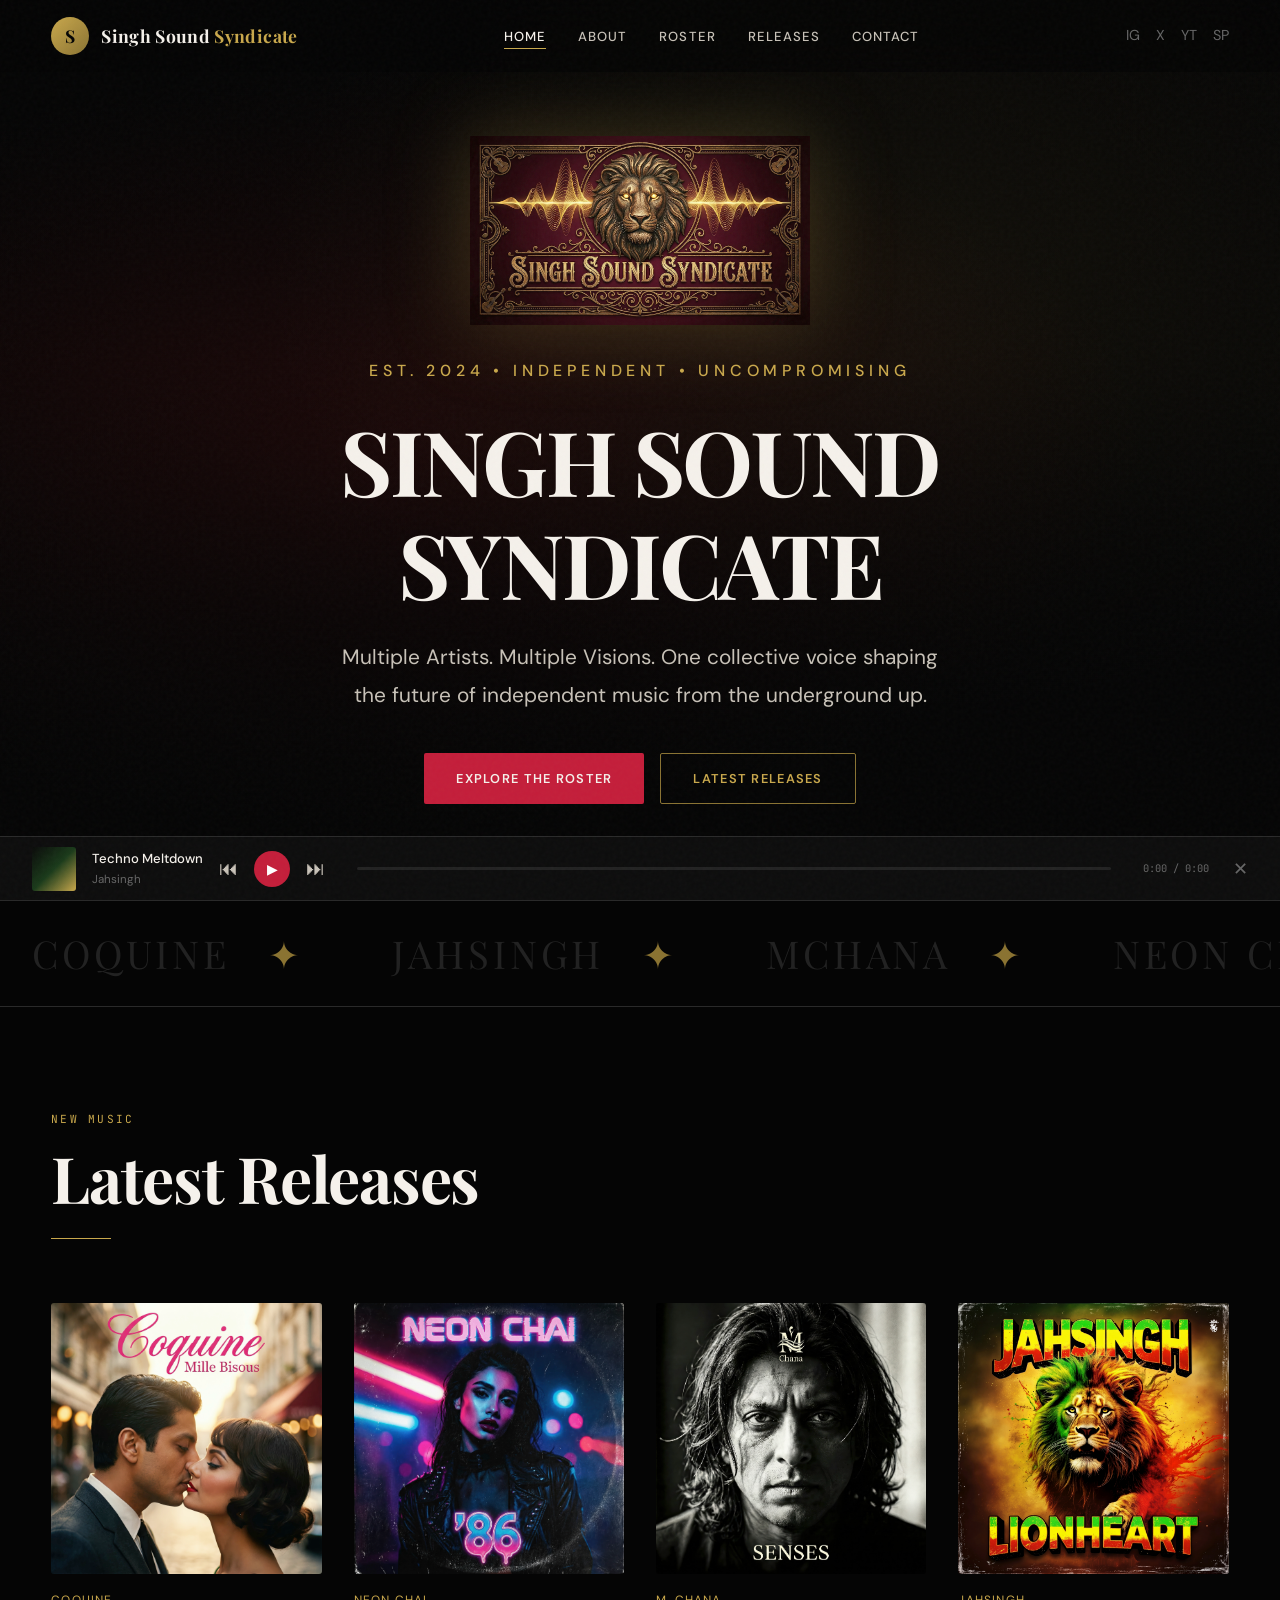
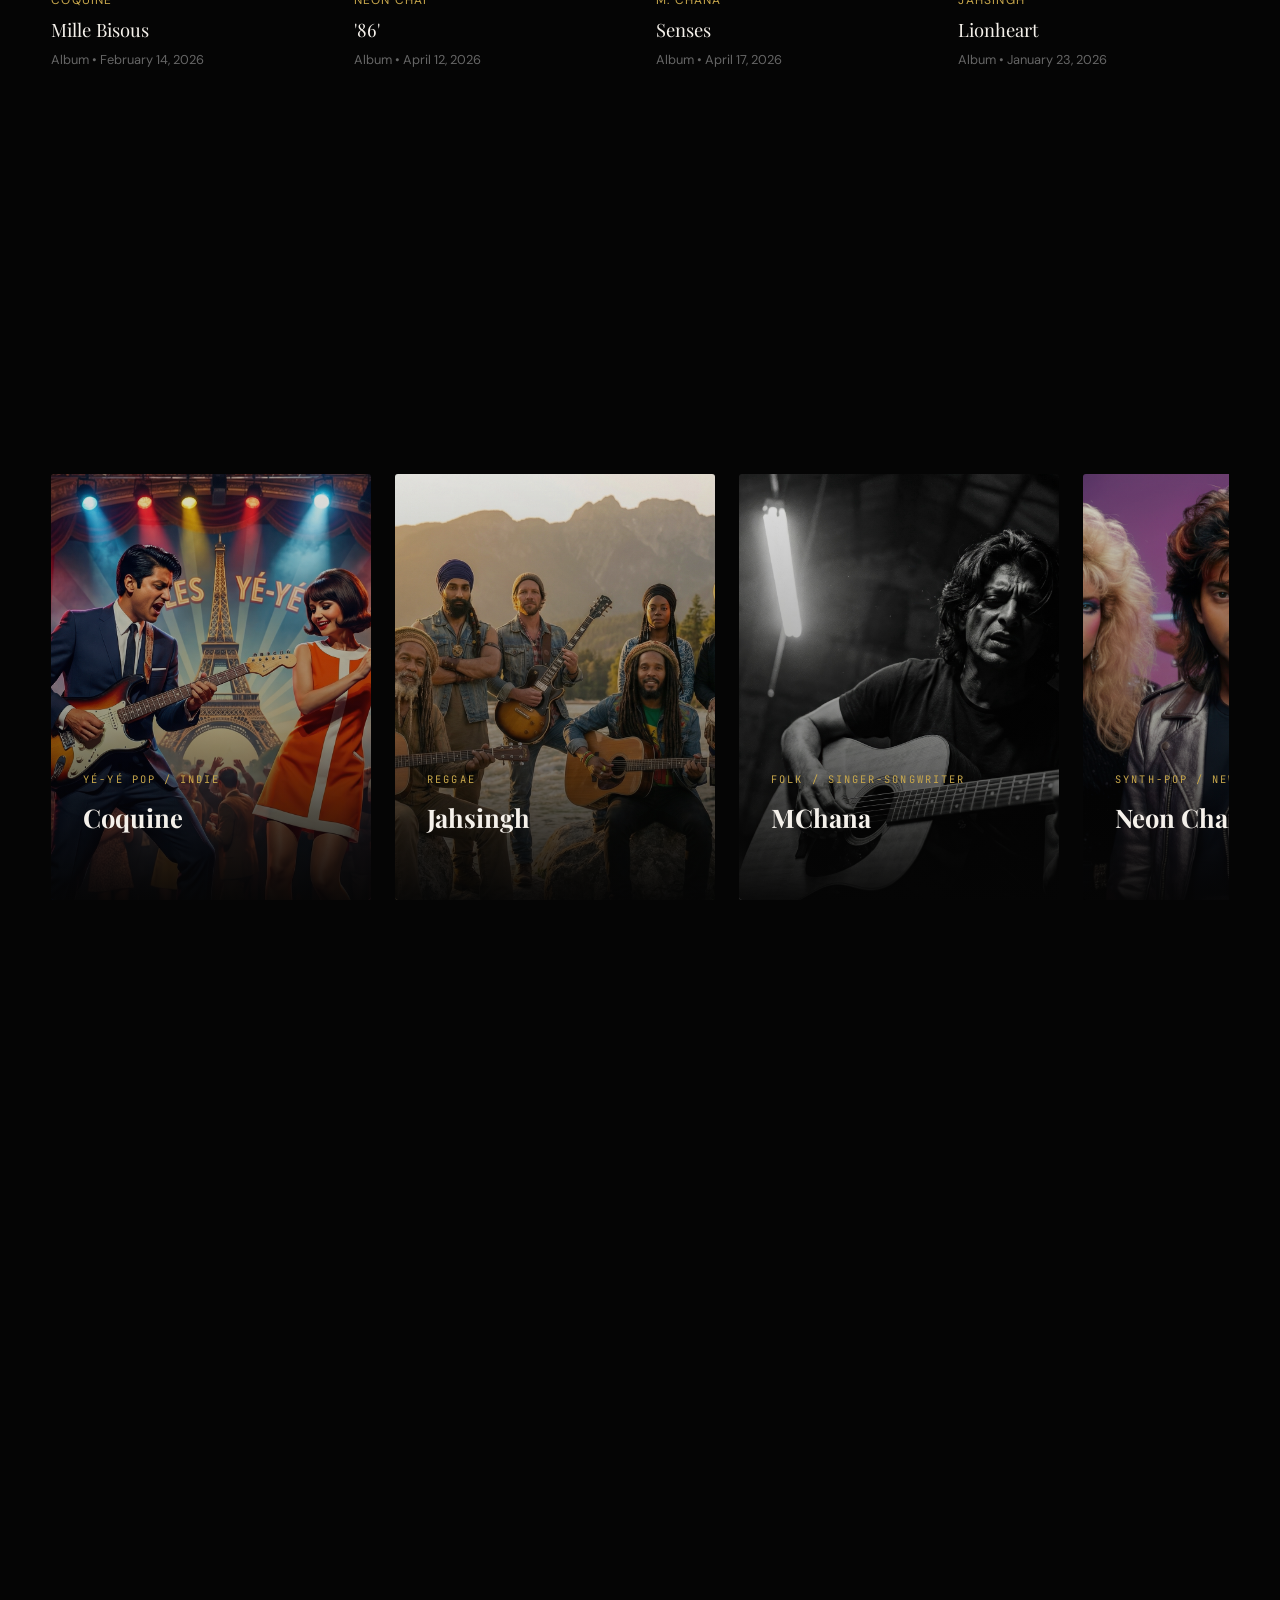
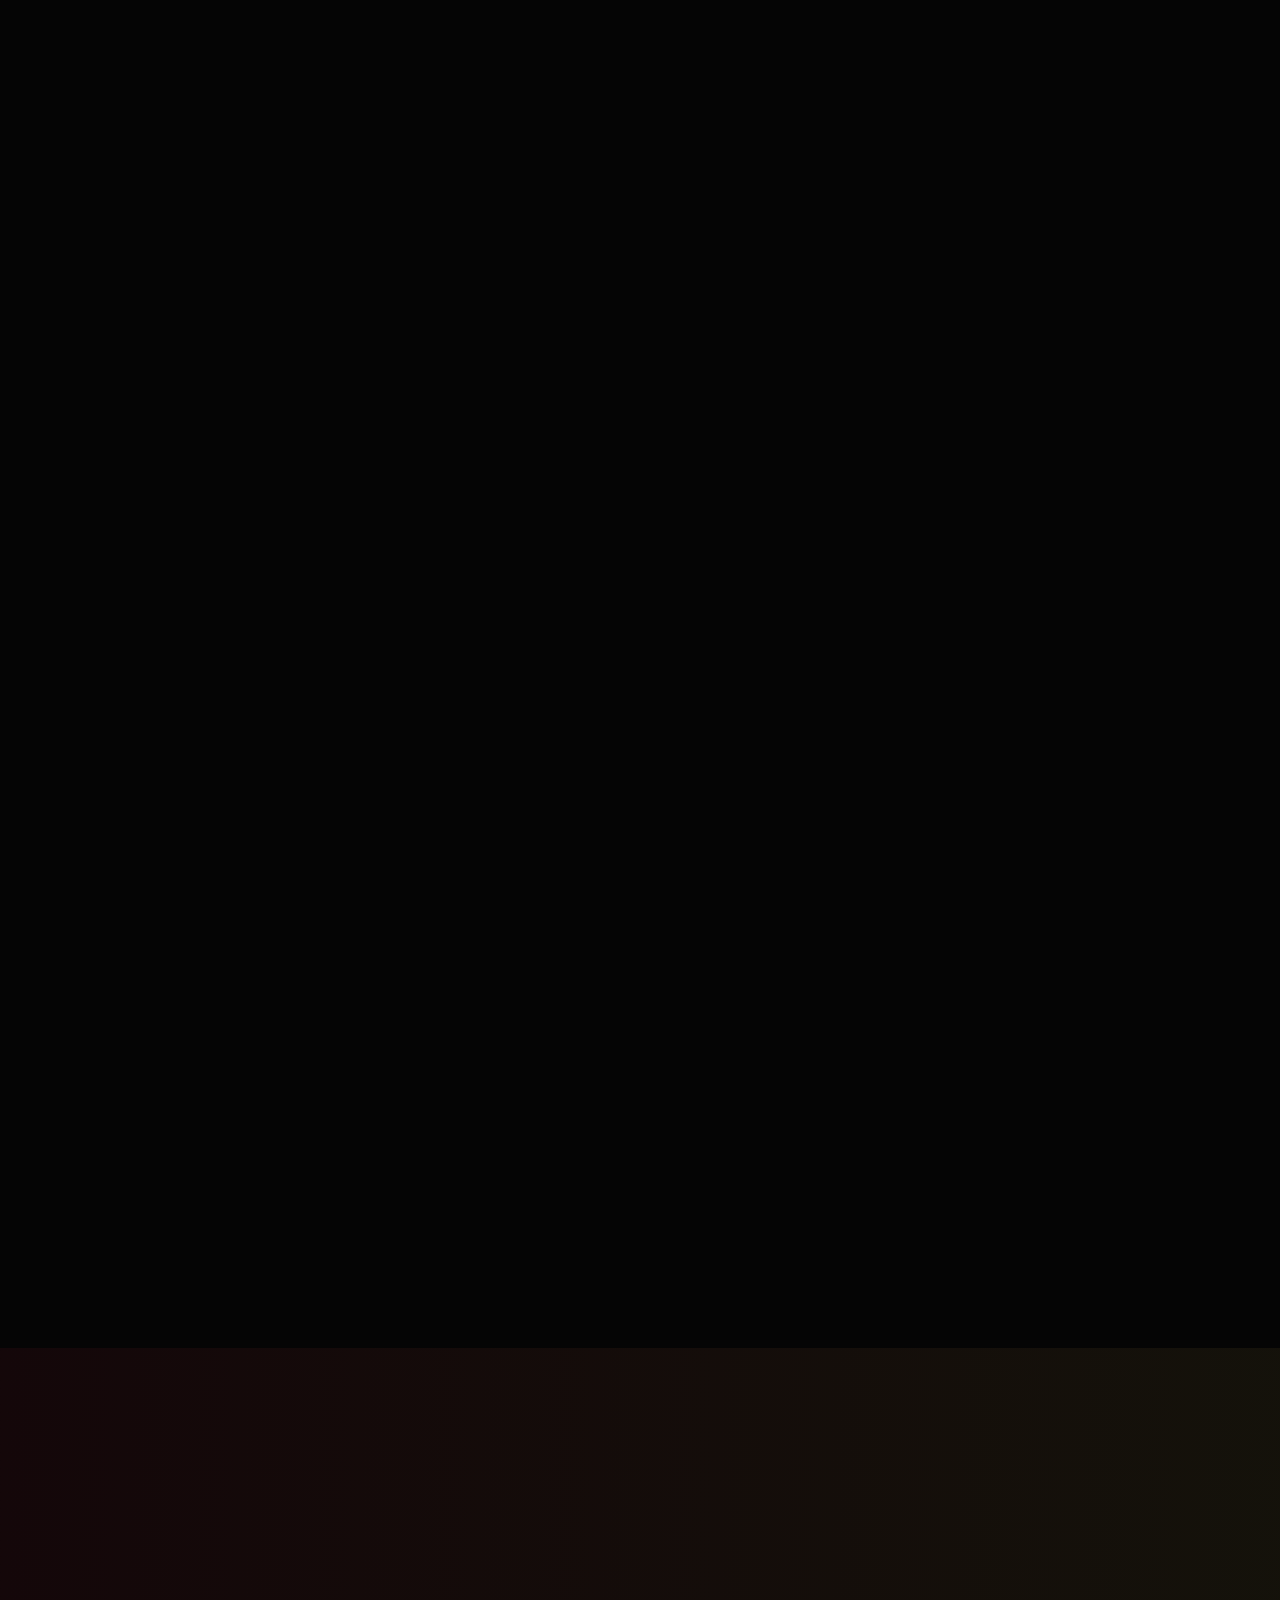
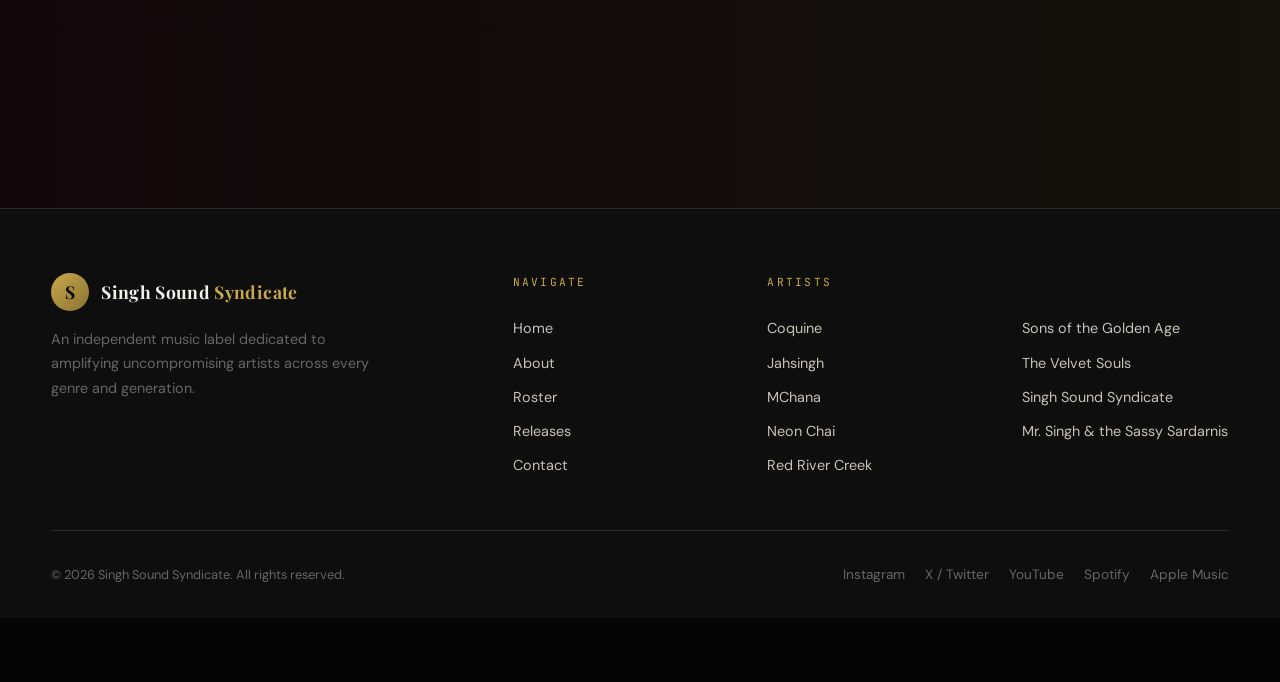
==== commit 06a579ee: "Update releases + news: move shipped albums out of Upcoming, add latest news, fix news card markup" ====
--- a/index.html
+++ b/index.html
@@ -31,7 +31,6 @@
       <li><a href="about.html">About</a></li>
       <li><a href="roster.html">Roster</a></li>
       <li><a href="releases.html">Releases</a></li>
-      
       <li><a href="contact.html">Contact</a></li>
     </ul>
     <div class="nav__socials">
@@ -263,15 +262,55 @@
     <div class="news-grid">
       <div class="news-card reveal">
         <div class="news-card__image">
+          <img src="images/mrsinghsassy.png" alt="Mr. Singh - My AI Girlfriend's Always DTF" style="width:100%;height:100%;object-fit:cover;">
+        </div>
+        <div class="news-card__body">
+          <div class="news-card__date">June 12, 2026</div>
+          <h3 class="news-card__title">Mr. Singh's &ldquo;My AI Girlfriend's Always DTF&rdquo; is the roast of the summer</h3>
+          <p class="news-card__excerpt">The Sassy Sardarnis are back and swinging &mdash; already the label's most-watched drop of the season. Equal parts filth and social commentary. Watch on YouTube, stream everywhere.</p>
+        </div>
+      </div>
+      <div class="news-card reveal">
+        <div class="news-card__image">
+          <img src="images/mchana_senses.jpeg" alt="M. Chana - Senses" style="width:100%;height:100%;object-fit:cover;">
+        </div>
+        <div class="news-card__body">
+          <div class="news-card__date">April 17, 2026</div>
+          <h3 class="news-card__title">M. Chana's debut album Senses is out now</h3>
+          <p class="news-card__excerpt">Forty years of writing distilled into one record. Raw, folk-rooted, every word a confession. Senses is streaming everywhere now.</p>
+        </div>
+      </div>
+      <div class="news-card reveal">
+        <div class="news-card__image">
+          <img src="images/neonchai_album.jpeg" alt="Neon Chai - '86" style="width:100%;height:100%;object-fit:cover;">
+        </div>
+        <div class="news-card__body">
+          <div class="news-card__date">April 12, 2026</div>
+          <h3 class="news-card__title">Neon Chai's '86 has landed</h3>
+          <p class="news-card__excerpt">The greatest eighties band of the 21st century releases its debut &mdash; original songs actually written during the era, finally recorded. Put the sweat bandana on.</p>
+        </div>
+      </div>
+      <div class="news-card reveal">
+        <div class="news-card__image">
+          <img src="images/coquine4.jpeg" alt="Coquine - Crie!" style="width:100%;height:100%;object-fit:cover;">
+        </div>
+        <div class="news-card__body">
+          <div class="news-card__date">May 2026</div>
+          <h3 class="news-card__title">Coquine keeps unsealing the vault</h3>
+          <p class="news-card__excerpt">More of the lost Taj &amp; Mallory tapes surface &mdash; the new yé-yé video Crie! joins Mille Bisous. Six decades late and worth every year of the wait.</p>
+        </div>
+      </div>
+      <div class="news-card reveal">
+        <div class="news-card__image">
           <img src="images/Neon_Chai.jpeg" alt="Neon Chai album release" style="width:100%;height:100%;object-fit:cover;">
         </div>
         <div class="news-card__body">
           <div class="news-card__date">March 18, 2026</div>
           <h3 class="news-card__title">Neon Chai releases debut album this April</h3>
           <p class="news-card__excerpt">The synth-pop four-piece releases their debut album '86 on April 12th, 2026. Stream it everywhere.</p>
-        
-        </div>
-      </a>
+
+        </div>
+      </div>
       <div class="news-card reveal">
         <div class="news-card__image">
           <img src="images/mchana2.png" alt="Neon Chai tour announcement" style="width:100%;height:100%;object-fit:cover;">
--- a/css/styles.css
+++ b/css/styles.css
@@ -977,7 +977,7 @@
 /* ---------- Band Page Specifics ---------- */
 .band-hero {
   position: relative;
-  min-height: 70vh;
+  min-height: 50vh;
   display: flex;
   align-items: flex-end;
   padding: 4rem clamp(1.5rem, 4vw, 4rem);
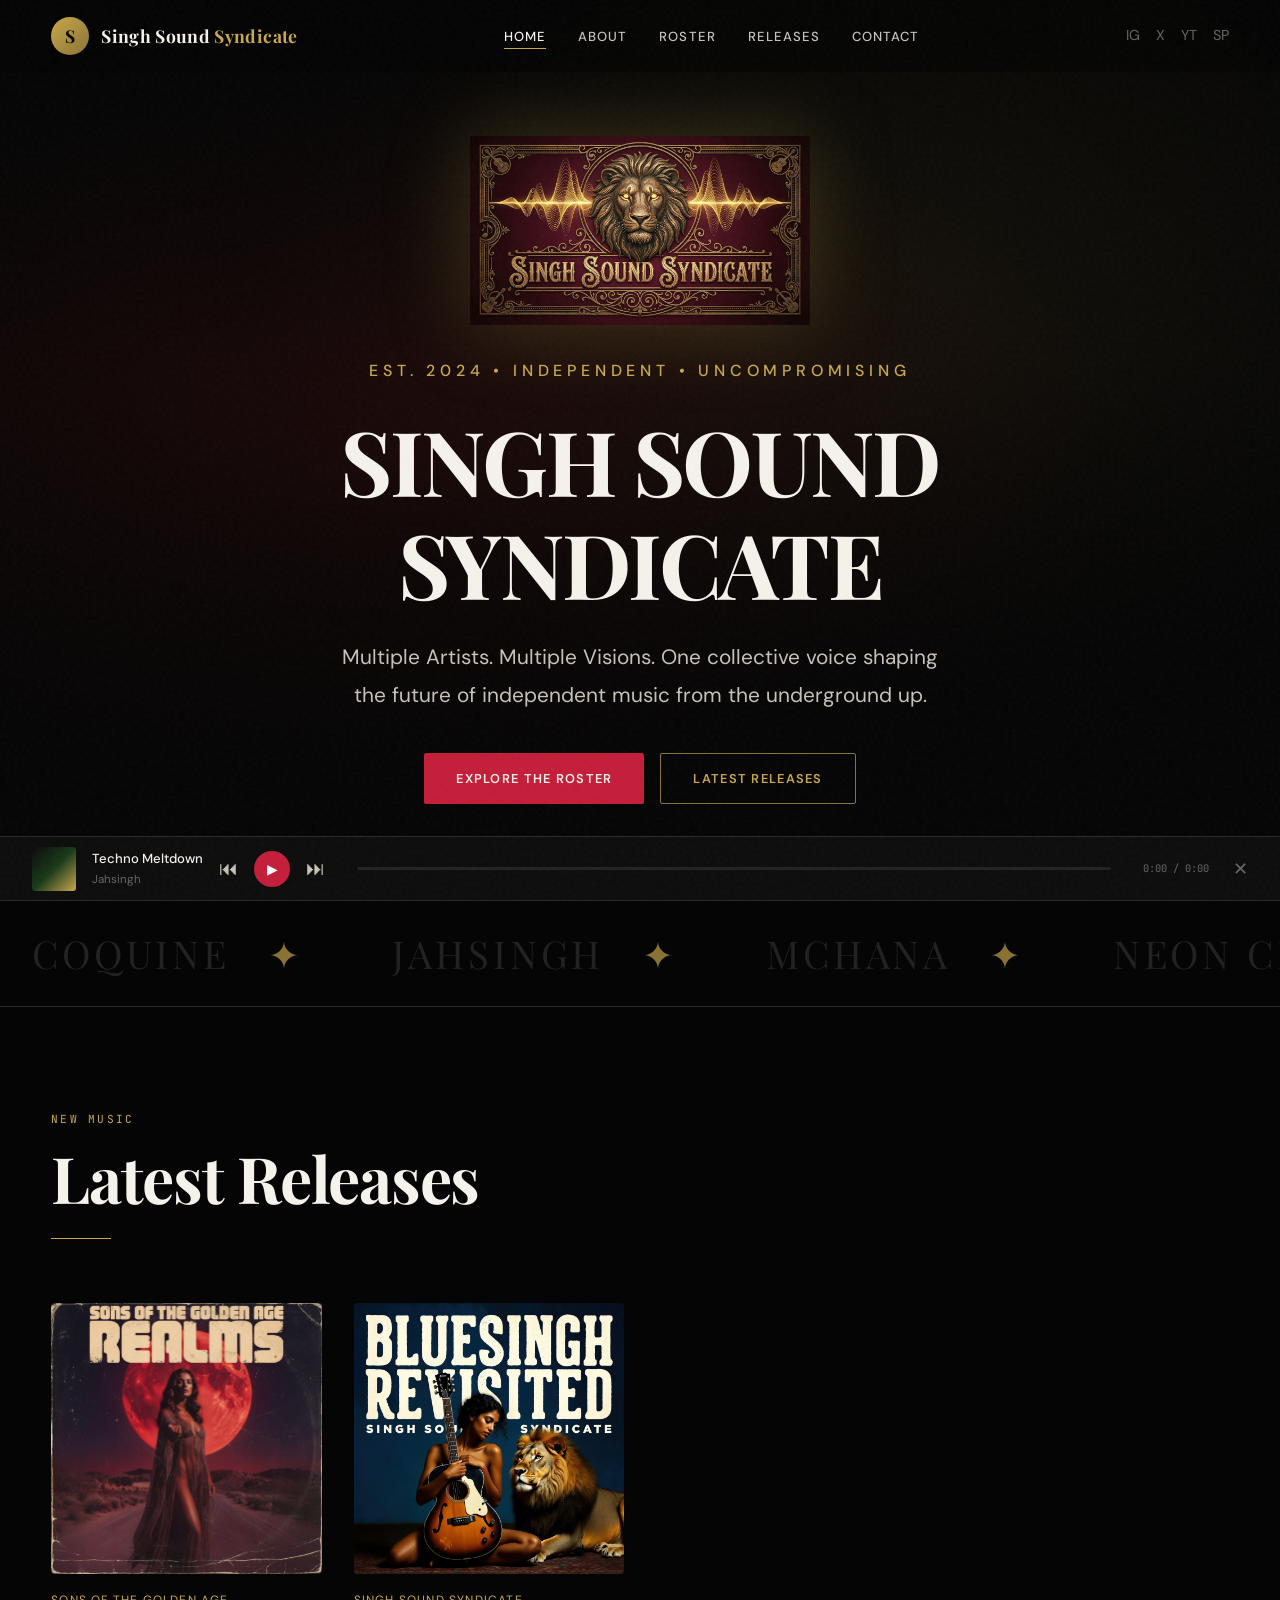
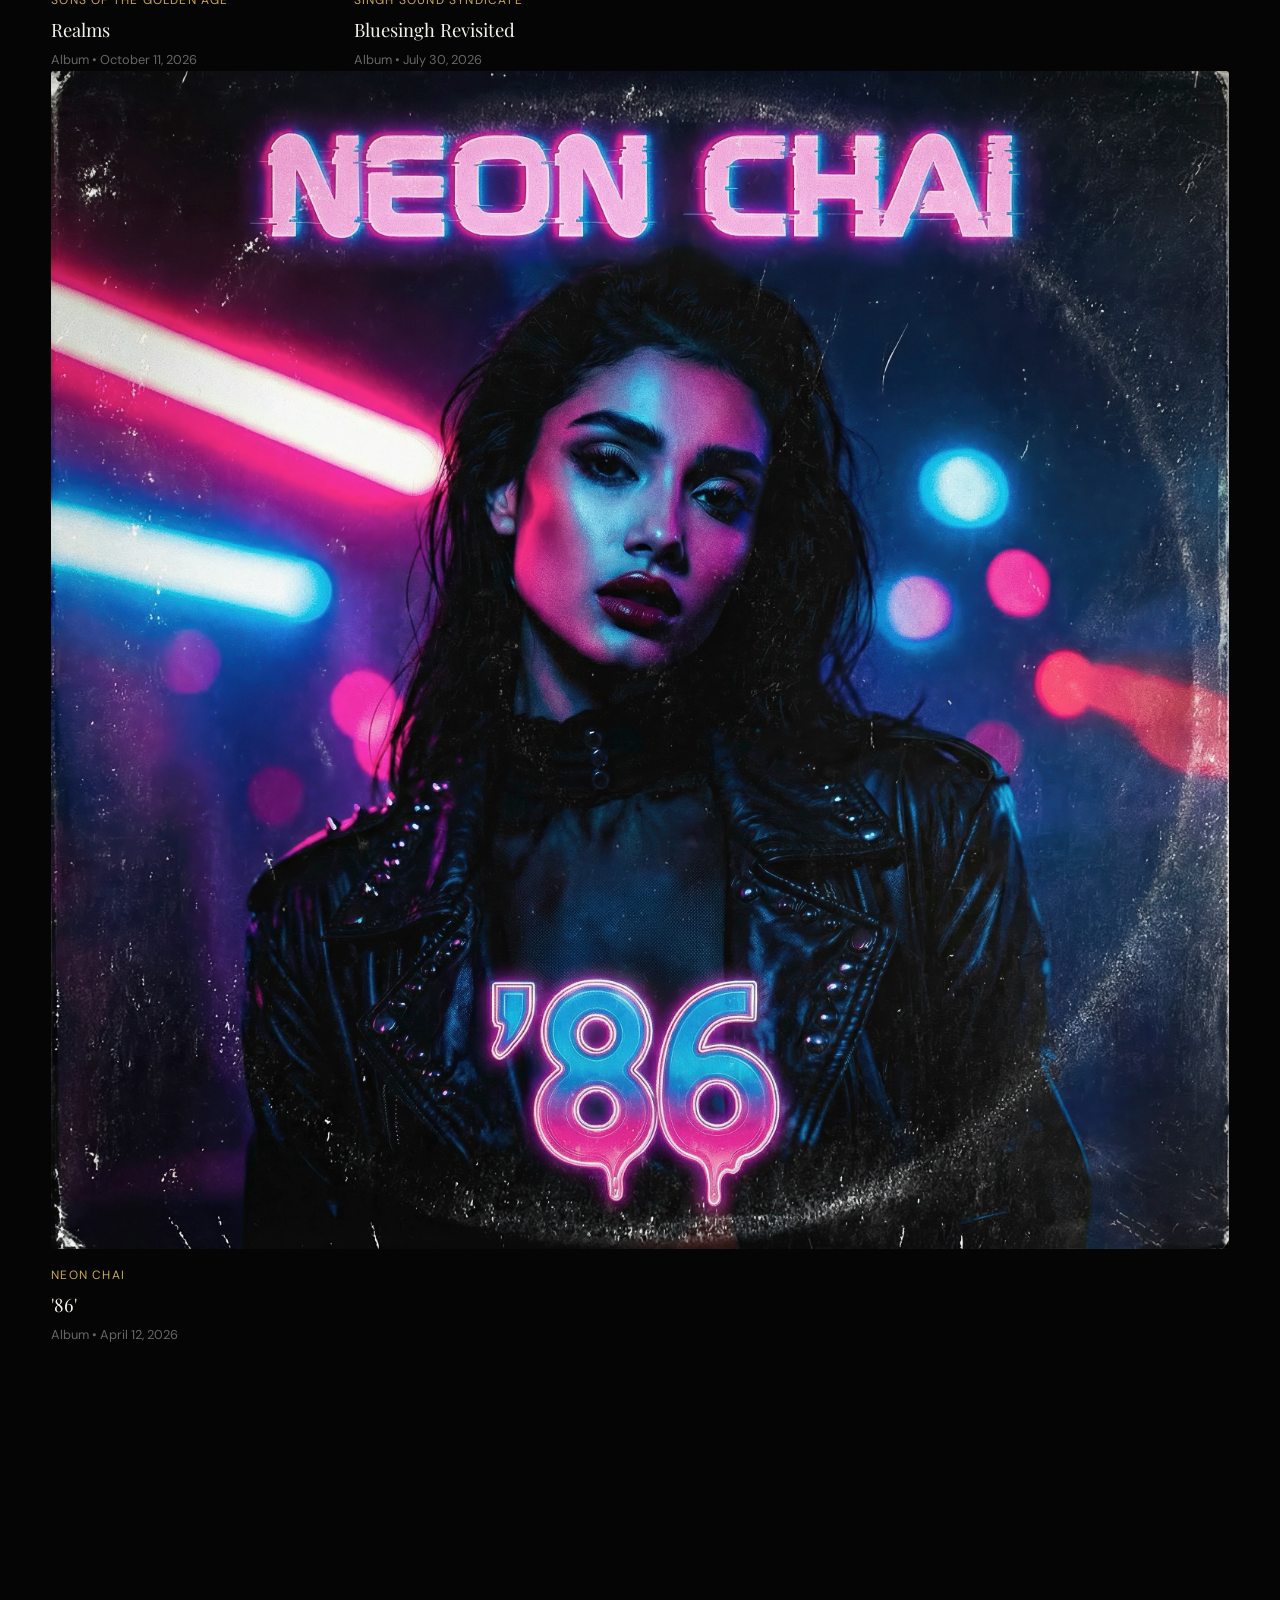
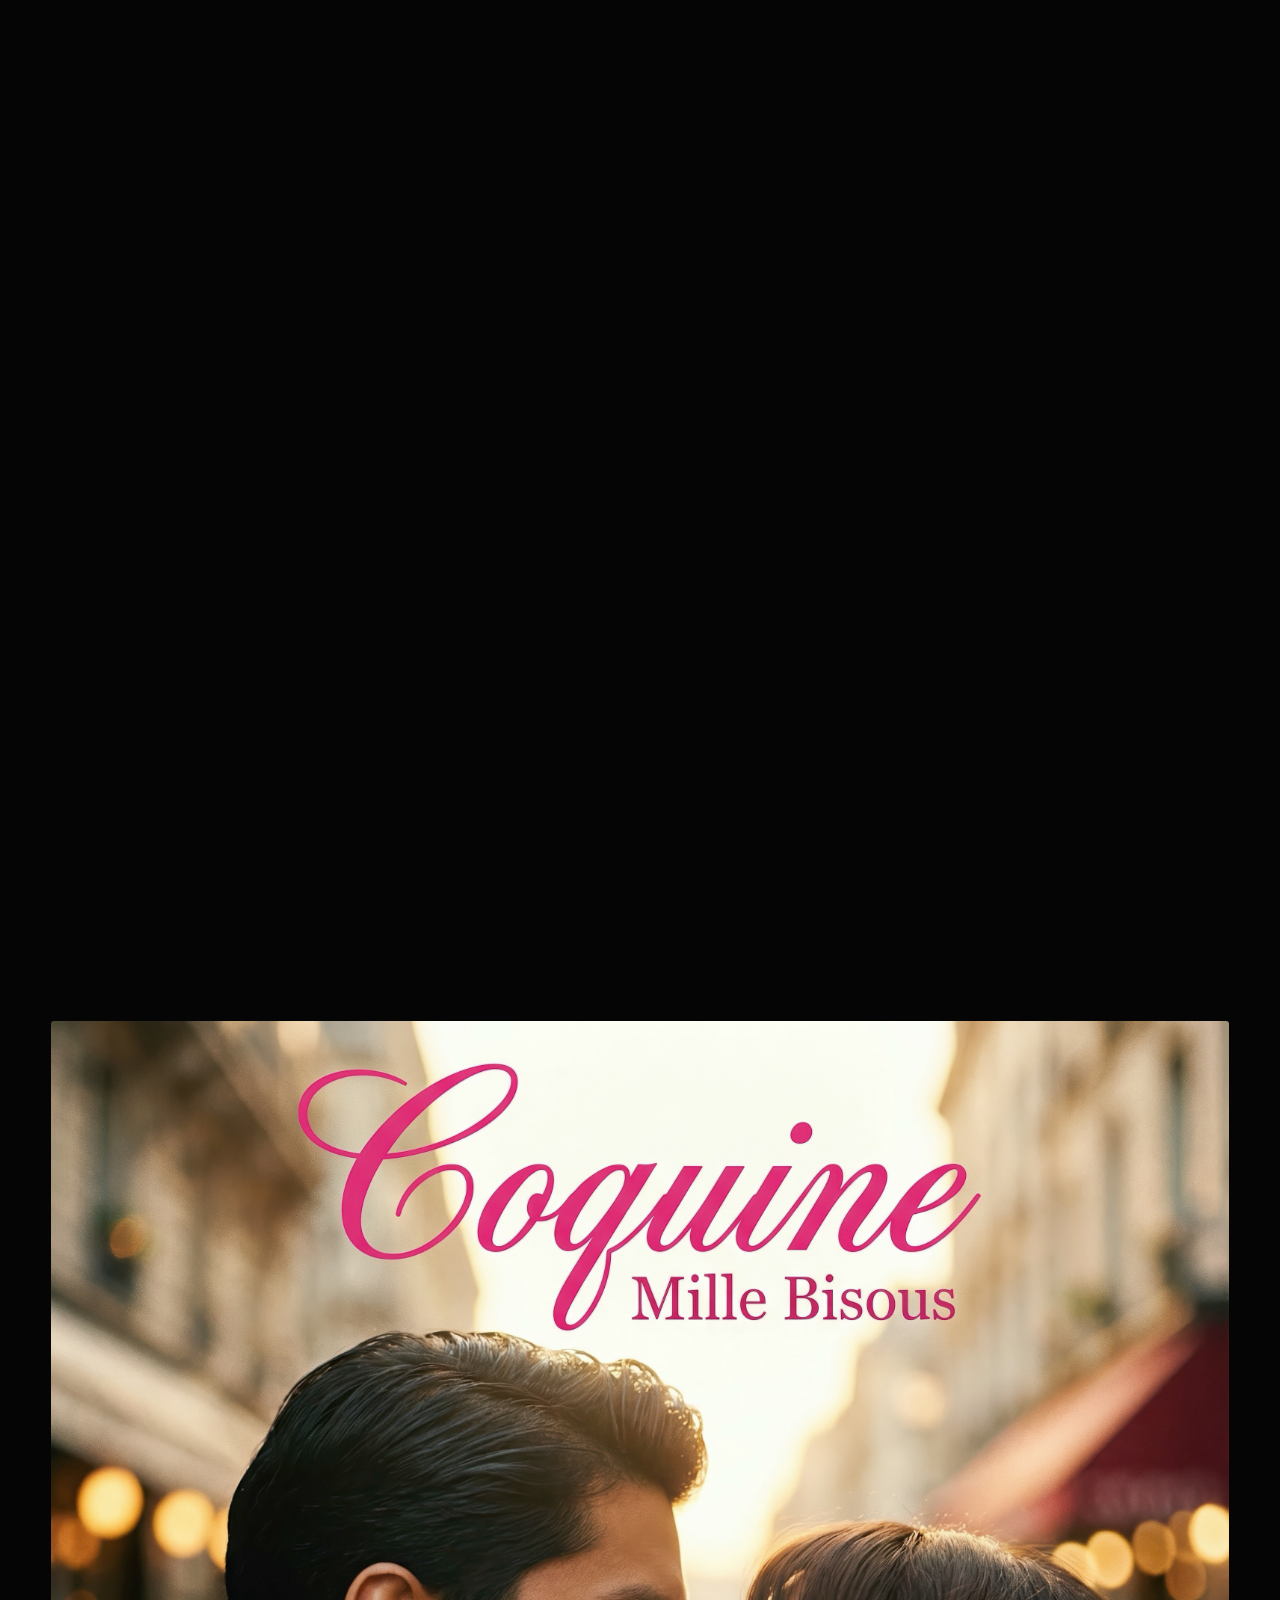
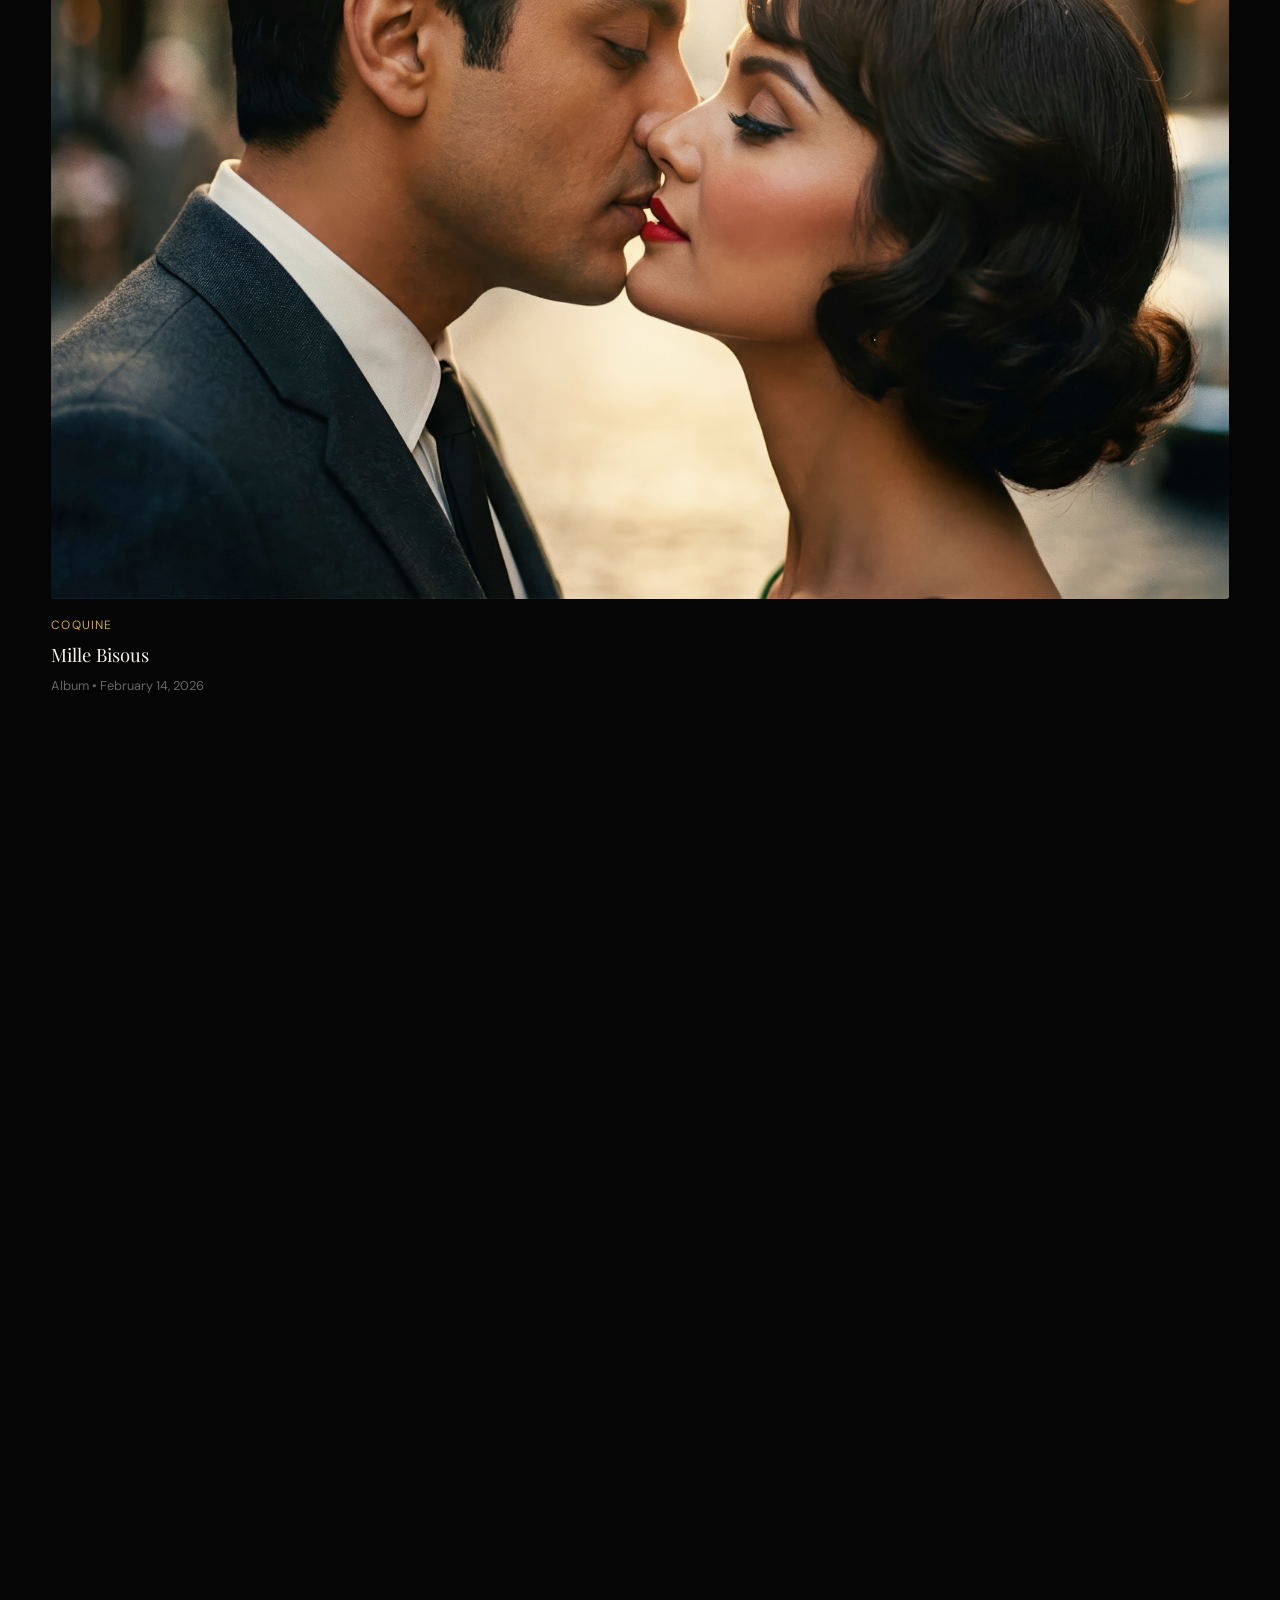
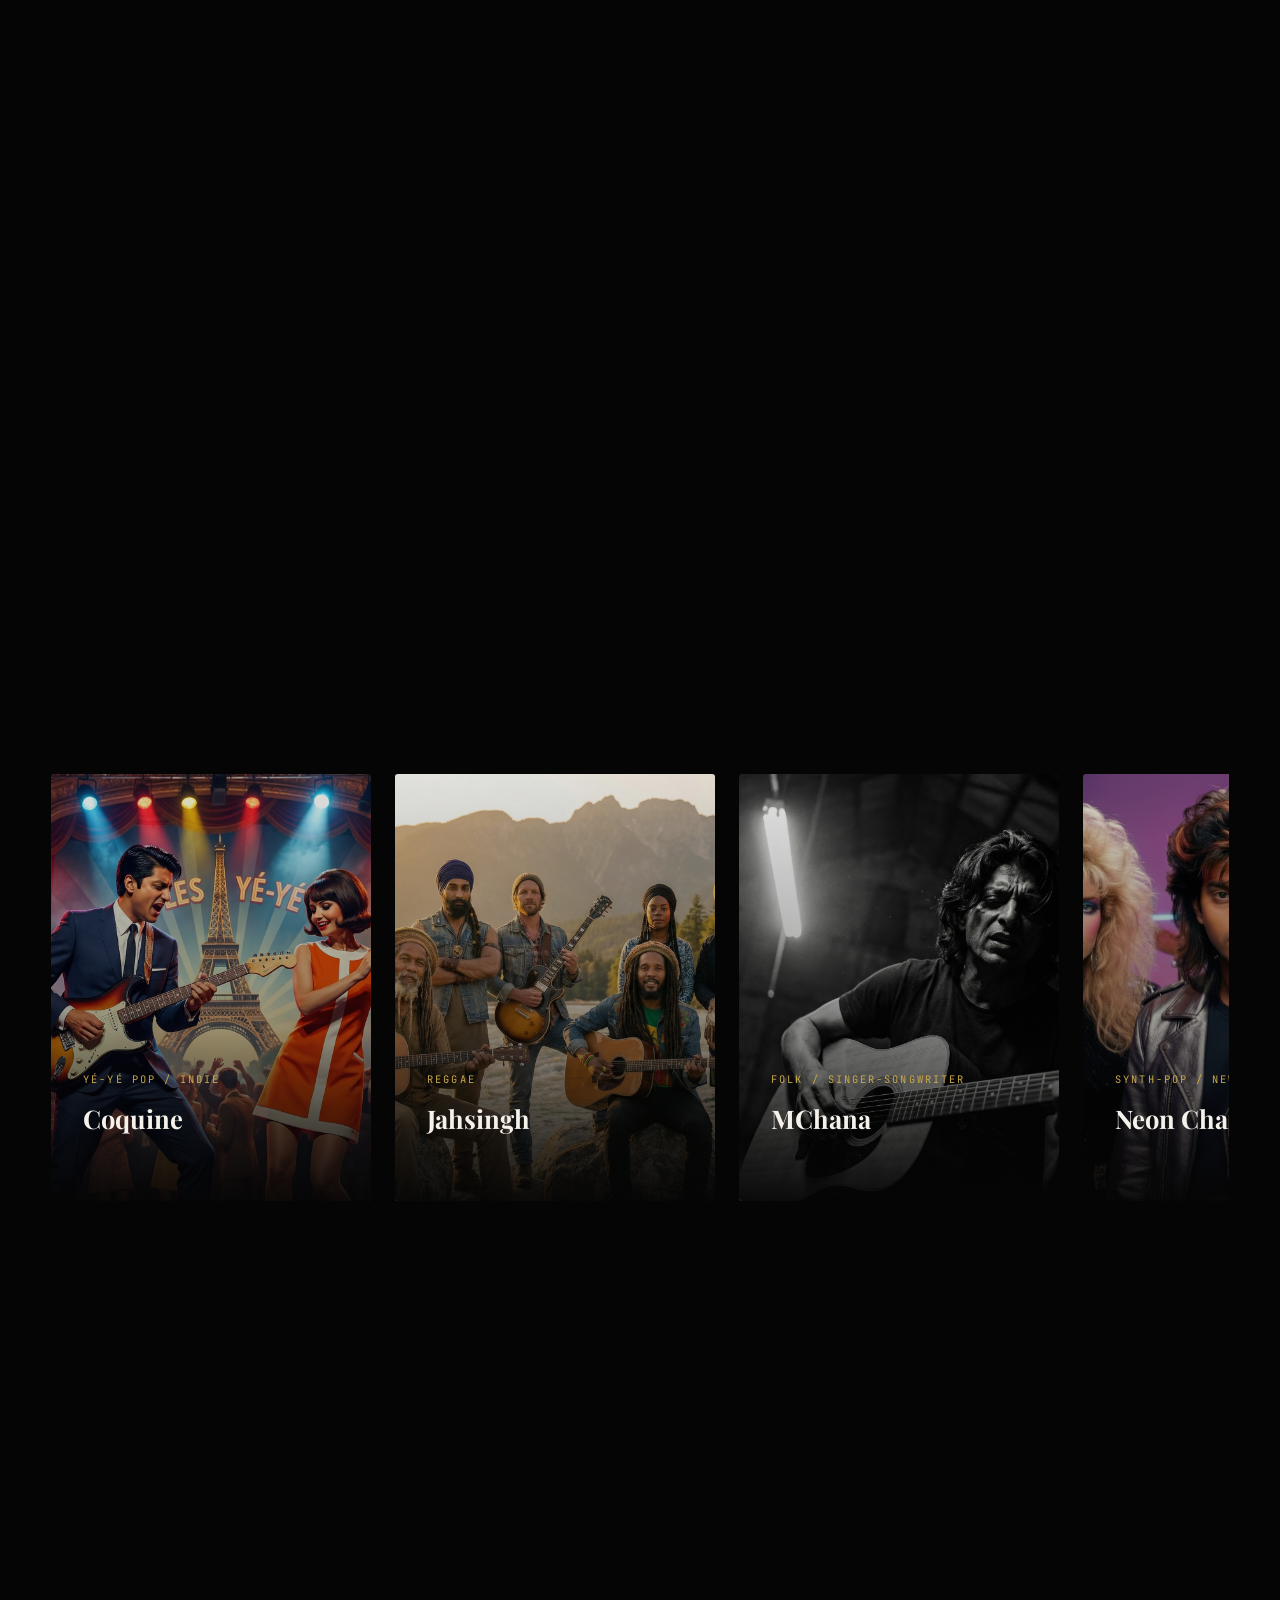
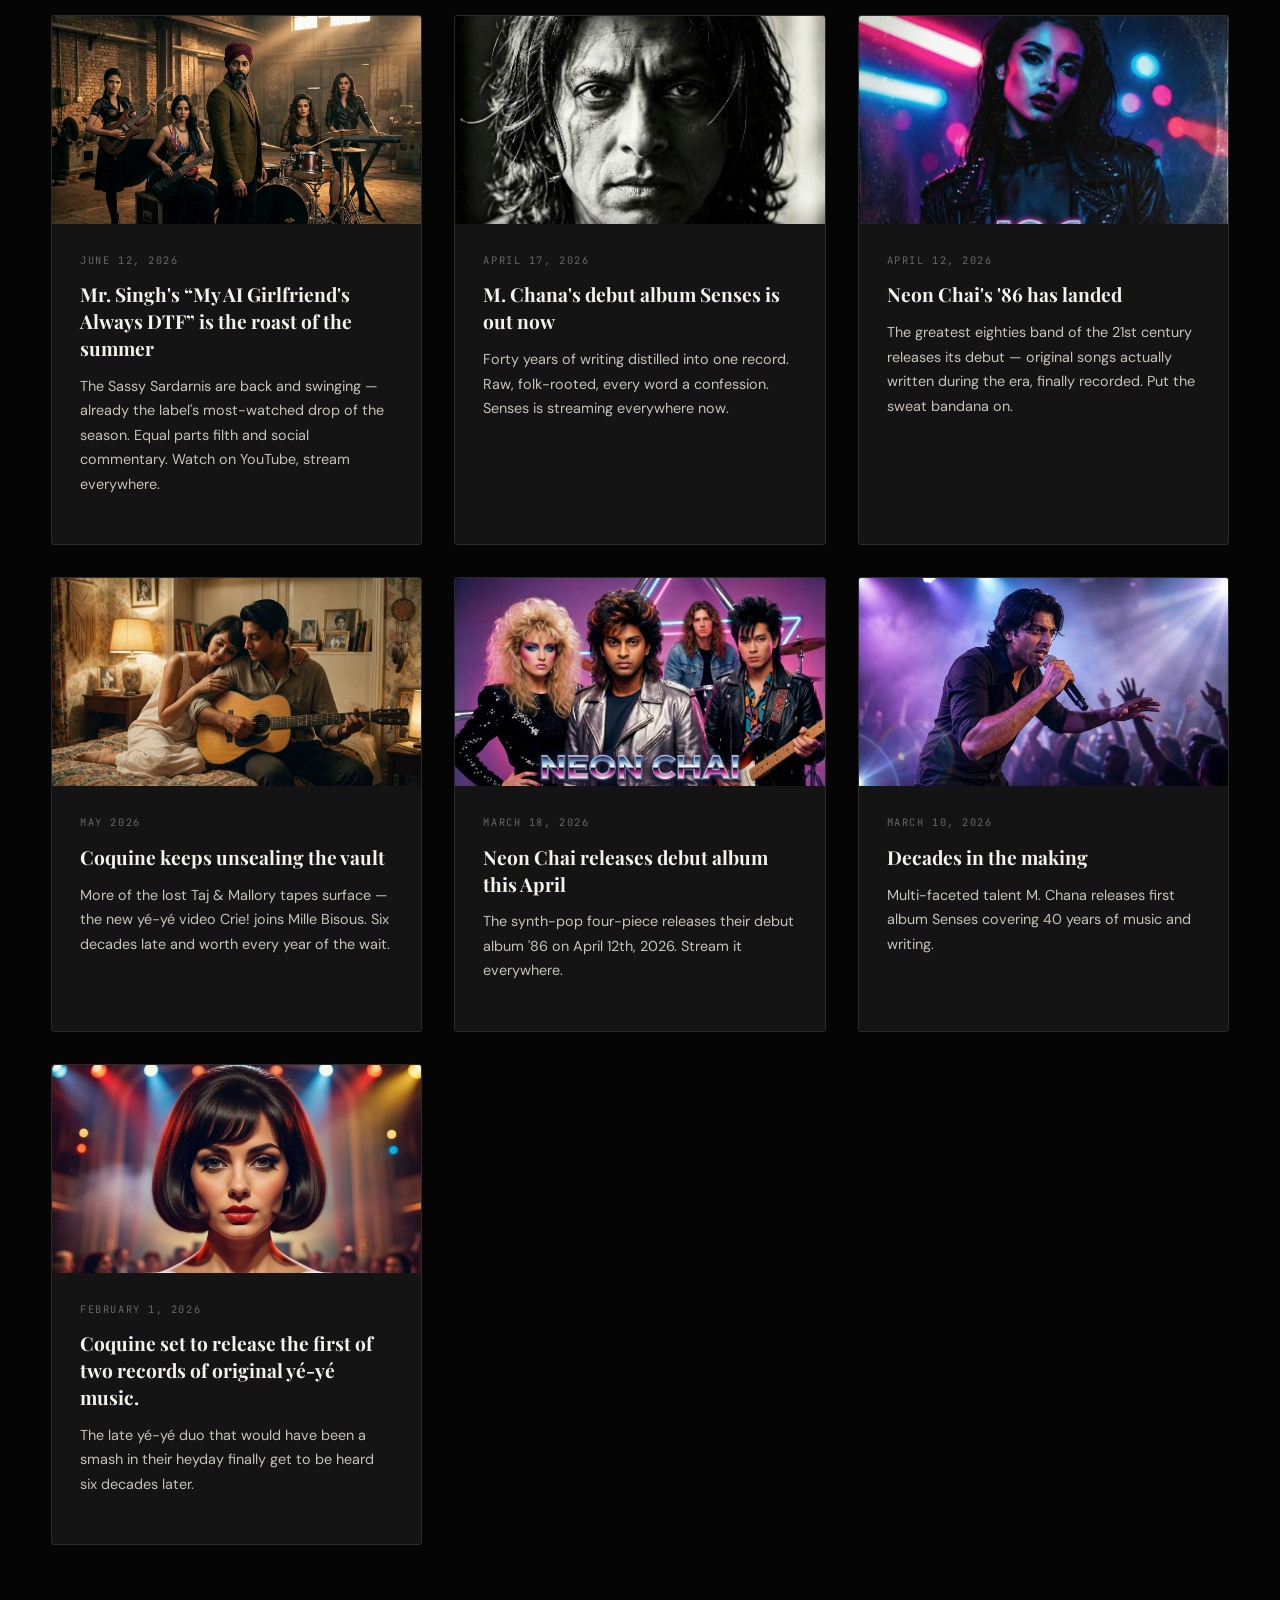
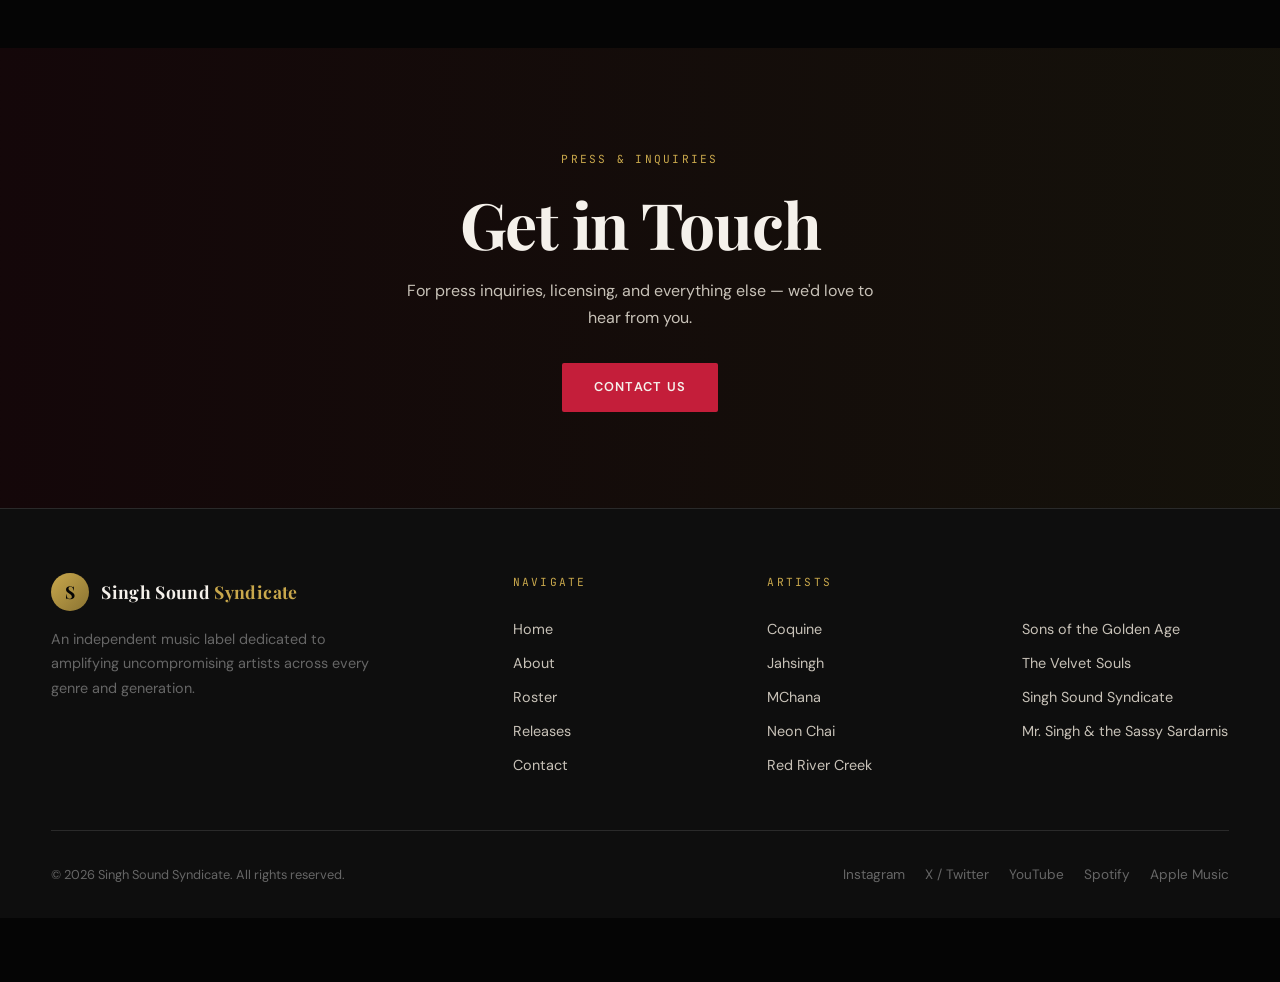
==== commit b7bd5d1a: "update" ====
--- a/index.html
+++ b/index.html
@@ -104,7 +104,46 @@
       <div class="divider"></div>
     </div>
     <div class="release-grid">
-      <!-- Release 1 -->
+       <!-- Release 5 -->
+      <a href="bands/sons-of-the-golden-age.html" class="release-card reveal reveal-delay-3">
+        <div class="release-card__cover">
+         <img src="images/sons-realms.png" alt="Sons of the Golden Age - Realms" style="width:100%;height:100%;object-fit:cover;">
+        </div>
+        <div class="release-card__artist">Sons of the Golden Age</div>
+        <div class="release-card__title">Realms</div>
+        <div class="release-card__meta">Album &bull; October 11, 2026</div>
+      </a>
+      <!-- Release 5 -->
+      <a href="bands/singhsoundsyndicate.html" class="release-card reveal reveal-delay-3">
+        <div class="release-card__cover">
+         <img src="images/sss-bluessinghrevisted.jpg" alt="Singh Sound Syndicate - Bluesingh Revisited" style="width:100%;height:100%;object-fit:cover;">
+        </div>
+        <div class="release-card__artist">Singh Sound Syndicate</div>
+        <div class="release-card__title">Bluesingh Revisited </div>
+        <div class="release-card__meta">Album &bull; July 30, 2026</div>
+      </a>
+    </div>
+      <!-- Release 2 -->
+      <a href="bands/neon-chai.html" class="release-card reveal reveal-delay-1">
+        <div class="release-card__cover">
+          <img src="images/neonchai_album.jpeg" alt="Neon Chai — '86 Cover'" style="width:100%;height:100%;object-fit:cover;">
+        </div>
+        <div class="release-card__artist">Neon Chai</div>
+        <div class="release-card__title">'86'</div>
+        <div class="release-card__meta">Album &bull; April 12, 2026</div>
+      </a>
+      </div>
+      <!-- Release 3 -->
+      <a href="bands/mchana.html" class="release-card reveal reveal-delay-2">
+        <div class="release-card__cover">
+          <img src="images/mchana_senses.jpeg" alt="M. Chana — Senses album cover" style="width:100%;height:100%;object-fit:cover;">
+        </div>
+        <div class="release-card__artist">M. Chana</div>
+        <div class="release-card__title">Senses</div>
+        <div class="release-card__meta">Album &bull; April 17, 2026</div>
+      </a>
+      </div>
+       <!-- Release 1 -->
       <a href="bands/coquine.html" class="release-card reveal">
         <div class="release-card__cover">
         <img src="images/coquine_album_cover.jpeg" alt="Coquine — Mille Bisous album cover" style="width:100%;height:100%;object-fit:cover;">
@@ -113,24 +152,7 @@
         <div class="release-card__title">Mille Bisous</div>
         <div class="release-card__meta">Album &bull; February 14, 2026</div>
       </a>
-      <!-- Release 2 -->
-      <a href="bands/neon-chai.html" class="release-card reveal reveal-delay-1">
-        <div class="release-card__cover">
-          <img src="images/neonchai_album.jpeg" alt="Neon Chai — '86 Cover'" style="width:100%;height:100%;object-fit:cover;">
-        </div>
-        <div class="release-card__artist">Neon Chai</div>
-        <div class="release-card__title">'86'</div>
-        <div class="release-card__meta">Album &bull; April 12, 2026</div>
-      </a>
-      <!-- Release 3 -->
-      <a href="bands/mchana.html" class="release-card reveal reveal-delay-2">
-        <div class="release-card__cover">
-          <img src="images/mchana_senses.jpeg" alt="M. Chana — Senses album cover" style="width:100%;height:100%;object-fit:cover;">
-        </div>
-        <div class="release-card__artist">M. Chana</div>
-        <div class="release-card__title">Senses</div>
-        <div class="release-card__meta">Album &bull; April 17, 2026</div>
-      </a>
+      </div>
       <!-- Release 4 -->
       <a href="bands/jahsingh.html" class="release-card reveal reveal-delay-3">
         <div class="release-card__cover">
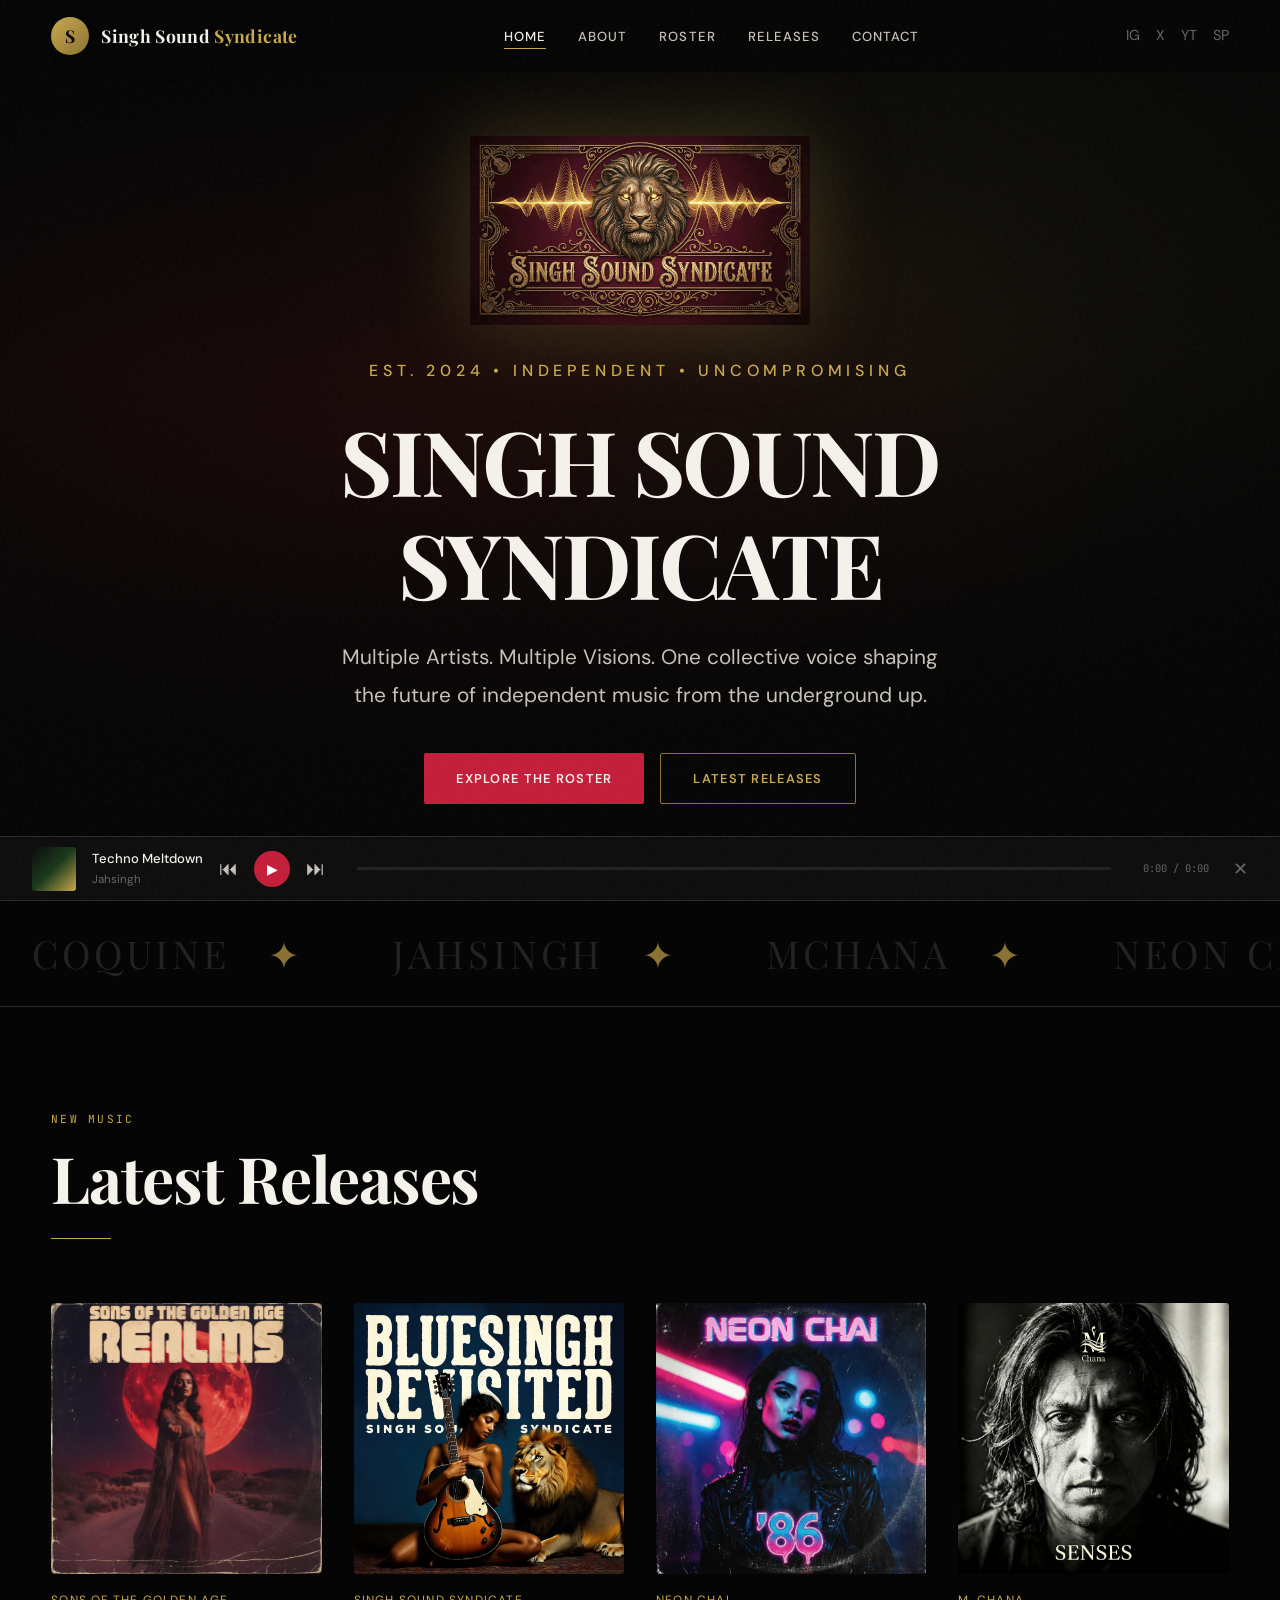
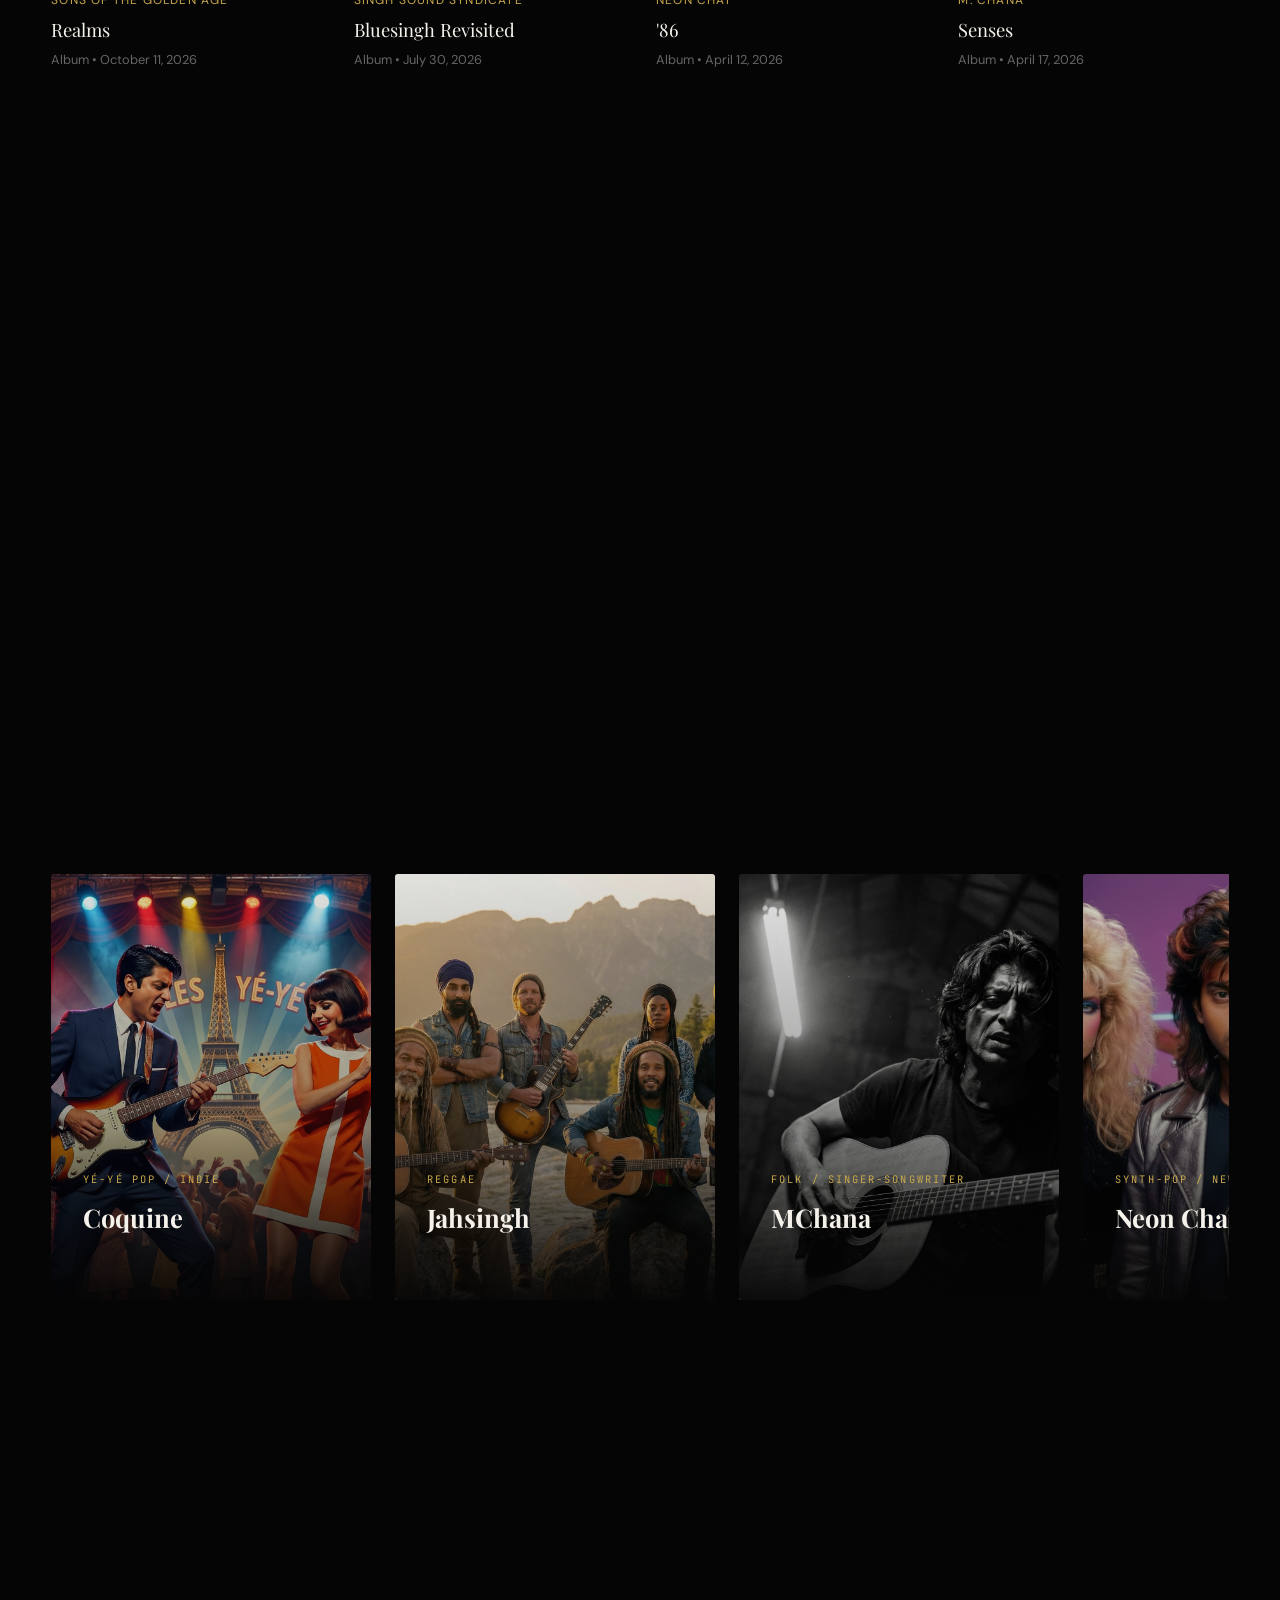
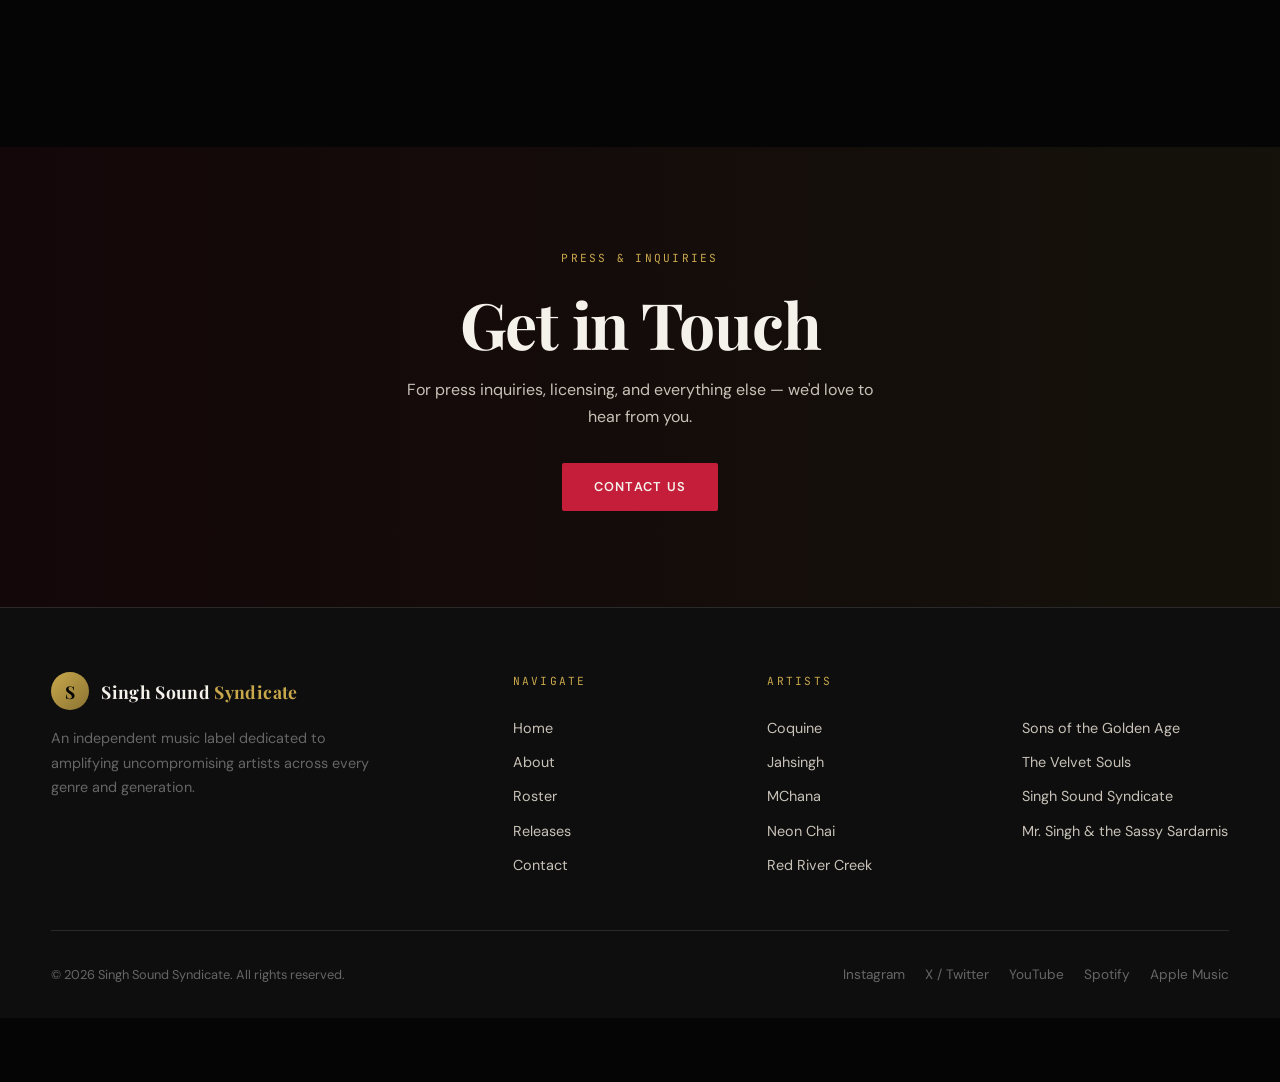
==== commit c8afa97f: "update" ====
--- a/index.html
+++ b/index.html
@@ -122,17 +122,15 @@
         <div class="release-card__title">Bluesingh Revisited </div>
         <div class="release-card__meta">Album &bull; July 30, 2026</div>
       </a>
-    </div>
       <!-- Release 2 -->
       <a href="bands/neon-chai.html" class="release-card reveal reveal-delay-1">
         <div class="release-card__cover">
           <img src="images/neonchai_album.jpeg" alt="Neon Chai — '86 Cover'" style="width:100%;height:100%;object-fit:cover;">
         </div>
         <div class="release-card__artist">Neon Chai</div>
-        <div class="release-card__title">'86'</div>
+        <div class="release-card__title">'86</div>
         <div class="release-card__meta">Album &bull; April 12, 2026</div>
       </a>
-      </div>
       <!-- Release 3 -->
       <a href="bands/mchana.html" class="release-card reveal reveal-delay-2">
         <div class="release-card__cover">
@@ -142,24 +140,22 @@
         <div class="release-card__title">Senses</div>
         <div class="release-card__meta">Album &bull; April 17, 2026</div>
       </a>
-      </div>
-       <!-- Release 1 -->
+      <!-- Release 1 -->
       <a href="bands/coquine.html" class="release-card reveal">
         <div class="release-card__cover">
-        <img src="images/coquine_album_cover.jpeg" alt="Coquine — Mille Bisous album cover" style="width:100%;height:100%;object-fit:cover;">
+          <img src="images/coquine_album_cover.jpeg" alt="Coquine — Mille Bisous album cover" style="width:100%;height:100%;object-fit:cover;">
         </div>
         <div class="release-card__artist">Coquine</div>
         <div class="release-card__title">Mille Bisous</div>
         <div class="release-card__meta">Album &bull; February 14, 2026</div>
       </a>
-      </div>
       <!-- Release 4 -->
       <a href="bands/jahsingh.html" class="release-card reveal reveal-delay-3">
         <div class="release-card__cover">
-         <img src="images/JahSingh_album.png" alt="JahSingh — Lionheart album cover" style="width:100%;height:100%;object-fit:cover;">
+          <img src="images/JahSingh_album.png" alt="JahSingh — Lionheart album cover" style="width:100%;height:100%;object-fit:cover;">
         </div>
         <div class="release-card__artist">JahSingh</div>
-        <div class="release-card__title">Lionheart </div>
+        <div class="release-card__title">Lionheart</div>
         <div class="release-card__meta">Album &bull; January 23, 2026</div>
       </a>
     </div>
